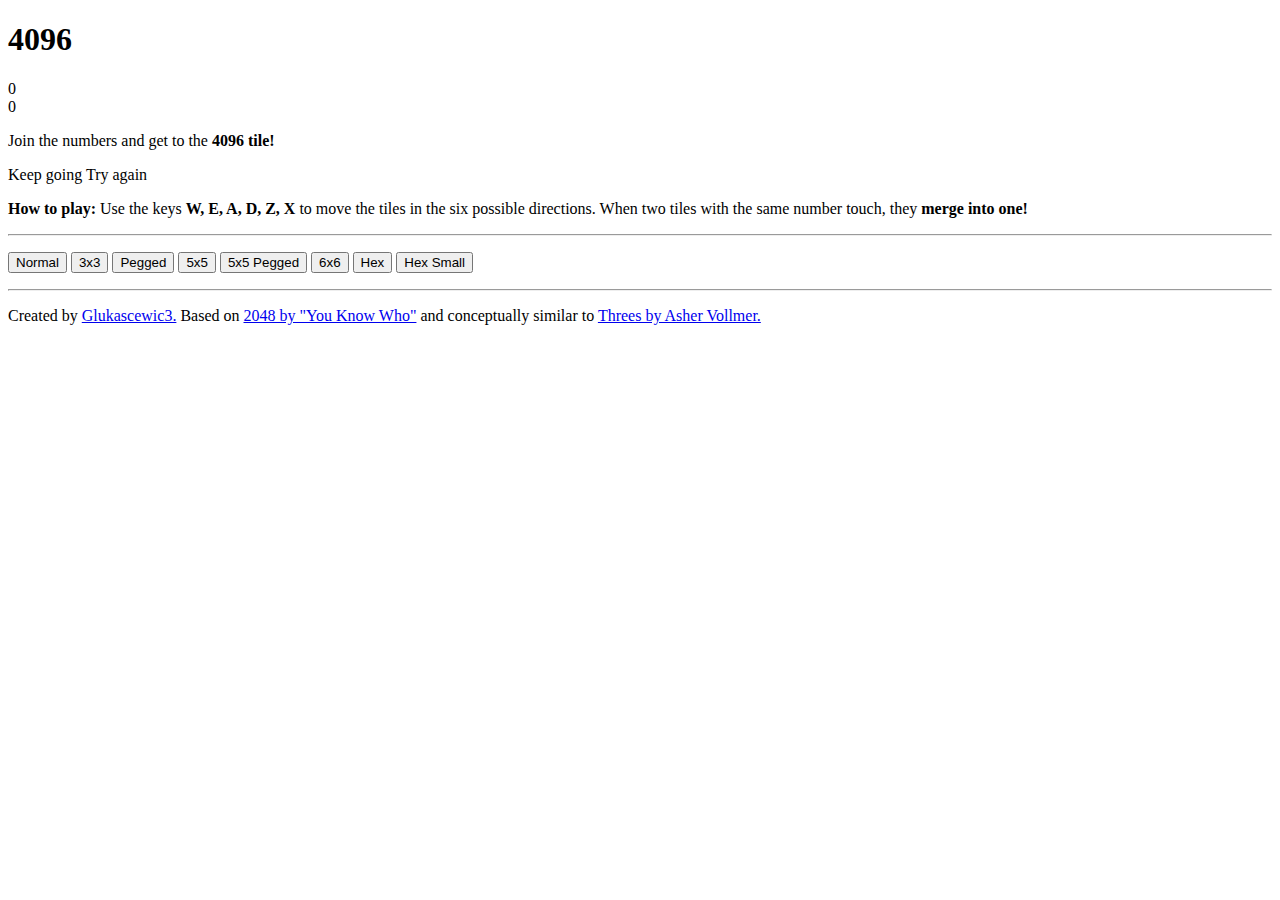
==== hex.html @ a4ef286d "Update" ====
<!DOCTYPE html>
<html>
<head>
  <meta charset="utf-8">
  <title>2048: 8 Modes</title>

  <link href="style/hex.css" rel="stylesheet" type="text/css">
  <link rel="shortcut icon" href="favicon.ico">
  <link rel="apple-touch-icon" href="meta/apple-touch-icon.png">
  <meta name="apple-mobile-web-app-capable" content="yes">

  <meta name="HandheldFriendly" content="True">
  <meta name="MobileOptimized" content="320">
  <meta name="viewport" content="width=device-width, target-densitydpi=160dpi, initial-scale=1.0, maximum-scale=1, user-scalable=no, minimal-ui">
</head>
<body>
  <div class="container">
    <div class="heading">
      <h1 class="title">4096</h1>
      <div class="scores-container">
        <div class="score-container">0</div>
        <div class="best-container">0</div>
      </div>
    </div>
    <p class="game-intro">Join the numbers and get to the <strong>4096 tile!</strong></p>

    <div class="game-container">
      <div class="game-message">
        <p></p>
        <div class="lower">
	        <a class="keep-playing-button">Keep going</a>
          <a class="retry-button">Try again</a>
        </div>
      </div>

      <div class="grid-container">
        <div class="grid-row">
          <div class="empty-cell"></div>
          <div class="empty-cell"></div>
          <div class="grid-cell"></div>
          <div class="grid-cell"></div>
          <div class="grid-cell"></div>
        </div>
        <div class="grid-row">
          <div class="empty-cell"></div>
          <div class="grid-cell"></div>
          <div class="grid-cell"></div>
          <div class="grid-cell"></div>
          <div class="grid-cell"></div>
        </div>
        <div class="grid-row">
          <div class="grid-cell"></div>
          <div class="grid-cell"></div>
          <div class="grid-cell"></div>
          <div class="grid-cell"></div>
          <div class="grid-cell"></div>
        </div>
        <div class="grid-row">
          <div class="empty-cell"></div>
          <div class="grid-cell"></div>
          <div class="grid-cell"></div>
          <div class="grid-cell"></div>
          <div class="grid-cell"></div>
        </div>
        <div class="grid-row">
          <div class="empty-cell"></div>
          <div class="empty-cell"></div>
          <div class="grid-cell"></div>
          <div class="grid-cell"></div>
          <div class="grid-cell"></div>
        </div>
      </div>

      <div class="tile-container">

      </div>
    </div>

    <p class="game-explanation">
      <strong class="important">How to play:</strong> Use the keys <strong>W, E, A, D, Z, X</strong> to move the tiles in the six possible directions. When two tiles with the same number touch, they <strong>merge into one!</strong>
    </p>
    <hr>
    <p>
      <button type="button" onclick="window.location.href='index.html';">Normal</button>
      <button type="button" onclick="window.location.href='size3.html';">3x3</button>
      <button type="button" onclick="window.location.href='pegged.html';">Pegged</button>
      <button type="button" onclick="window.location.href='size5.html';">5x5</button>
      <button type="button" onclick="window.location.href='size5-pegged.html';">5x5 Pegged</button>
      <button type="button" onclick="window.location.href='size6.html';">6x6</button>
      <button type="button" onclick="window.location.href='hex.html';">Hex</button>
      <button type="button" onclick="window.location.href='hex-small.html';">Hex Small</button>
    </p>
    <hr>
    <p>
    Created by <a href="http://glukascewic3.github.io" target="_blank">Glukascewic3.</a> Based on <a href="http://git.io/2048" target="_blank">2048 by "You Know Who"</a> and conceptually similar to <a href="http://asherv.com/threes/" target="_blank">Threes by Asher Vollmer.</a>
    </p>
  </div>

  <script src="js/animframe_polyfill.js"></script>
  <script src="js/keyboard_input_manager.js"></script>
  <script src="js/html_actuator.js"></script>
  <script src="js/grid.js"></script>
  <script src="js/tile.js"></script>
  <script src="js/local_score_manager.js"></script>
  <script src="js/game_manager_hex.js"></script>
  <script src="js/application_hex.js"></script>
</body>
</html>
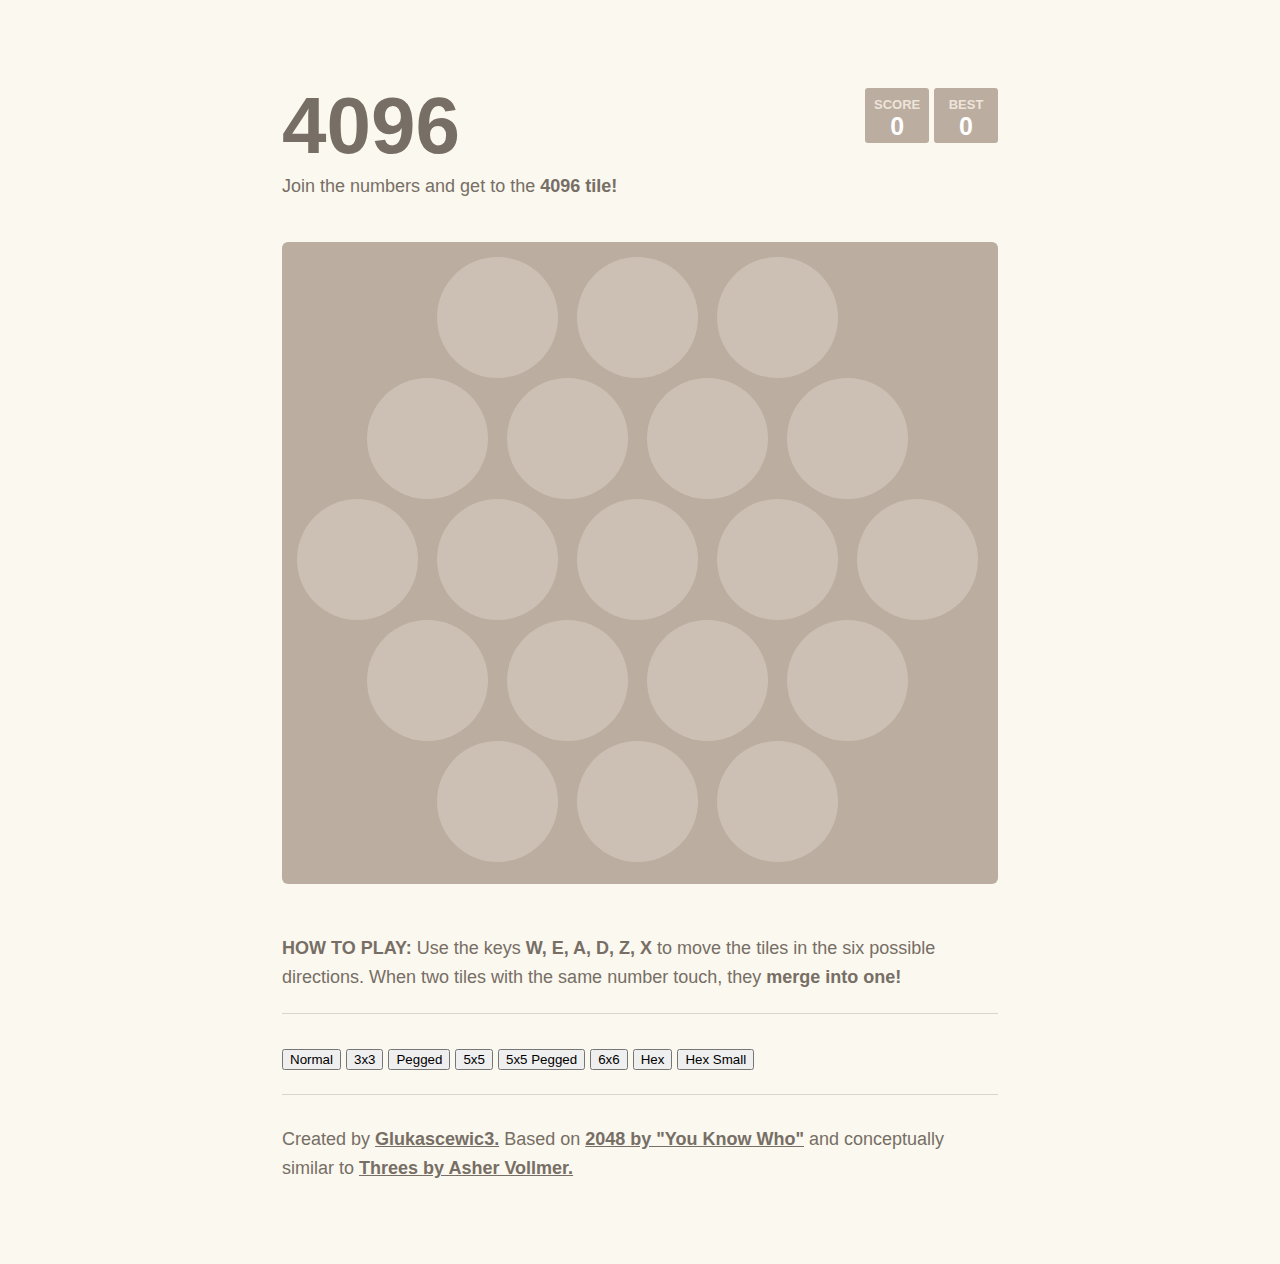
==== commit 6c9ba9da: "Update" ====
--- a/hex.html
+++ b/hex.html
@@ -101,7 +101,7 @@
   <script src="js/html_actuator.js"></script>
   <script src="js/grid.js"></script>
   <script src="js/tile.js"></script>
-  <script src="js/local_score_manager.js"></script>
+  <script src="js/local_storage_manager.js"></script>
   <script src="js/game_manager_hex.js"></script>
   <script src="js/application_hex.js"></script>
 </body>
--- a/style/hex.css
+++ b/style/hex.css
@@ -0,0 +1,1821 @@
+@import url(fonts/clear-sans.css);
+html, body {
+  margin: 0;
+  padding: 0;
+  background: #faf8ef;
+  color: #776e65;
+  font-family: "Clear Sans", "Helvetica Neue", Arial, sans-serif;
+  font-size: 18px; }
+
+body {
+  margin: 80px 0; }
+
+.heading:after {
+  content: "";
+  display: block;
+  clear: both; }
+
+h1.title {
+  font-size: 80px;
+  font-weight: bold;
+  margin: 0;
+  display: block;
+  float: left; }
+
+@-webkit-keyframes move-up {
+  0% {
+    top: 25px;
+    opacity: 1; }
+
+  100% {
+    top: -50px;
+    opacity: 0; } }
+
+@-moz-keyframes move-up {
+  0% {
+    top: 25px;
+    opacity: 1; }
+
+  100% {
+    top: -50px;
+    opacity: 0; } }
+
+@keyframes move-up {
+  0% {
+    top: 25px;
+    opacity: 1; }
+
+  100% {
+    top: -50px;
+    opacity: 0; } }
+
+.scores-container {
+  float: right;
+  text-align: right; }
+
+.score-container, .best-container {
+  position: relative;
+  display: inline-block;
+  background: #bbada0;
+  padding: 15px 25px;
+  font-size: 25px;
+  height: 25px;
+  line-height: 47px;
+  font-weight: bold;
+  border-radius: 3px;
+  color: white;
+  margin-top: 8px;
+  text-align: center; }
+  .score-container:after, .best-container:after {
+    position: absolute;
+    width: 100%;
+    top: 10px;
+    left: 0;
+    text-transform: uppercase;
+    font-size: 13px;
+    line-height: 13px;
+    text-align: center;
+    color: #eee4da; }
+  .score-container .score-addition, .best-container .score-addition {
+    position: absolute;
+    right: 30px;
+    color: red;
+    font-size: 25px;
+    line-height: 25px;
+    font-weight: bold;
+    color: rgba(119, 110, 101, 0.9);
+    z-index: 100;
+    -webkit-animation: move-up 600ms ease-in;
+    -moz-animation: move-up 600ms ease-in;
+    animation: move-up 600ms ease-in;
+    -webkit-animation-fill-mode: both;
+    -moz-animation-fill-mode: both;
+    animation-fill-mode: both; }
+
+.score-container:after {
+  content: "Score"; }
+
+.best-container:after {
+  content: "Best"; }
+
+p {
+  margin-top: 0;
+  margin-bottom: 10px;
+  line-height: 1.65; }
+
+a {
+  color: #776e65;
+  font-weight: bold;
+  text-decoration: underline;
+  cursor: pointer; }
+
+strong.important {
+  text-transform: uppercase; }
+
+hr {
+  border: none;
+  border-bottom: 1px solid #d8d4d0;
+  margin-top: 20px;
+  margin-bottom: 30px; }
+
+.container {
+  width: 716px;
+  margin: 0 auto; }
+
+@-webkit-keyframes fade-in {
+  0% {
+    opacity: 0; }
+
+  100% {
+    opacity: 1; } }
+
+@-moz-keyframes fade-in {
+  0% {
+    opacity: 0; }
+
+  100% {
+    opacity: 1; } }
+
+@keyframes fade-in {
+  0% {
+    opacity: 0; }
+
+  100% {
+    opacity: 1; } }
+
+.game-container {
+  margin-top: 40px;
+  position: relative;
+  padding: 15px;
+  cursor: default;
+  -webkit-touch-callout: none;
+  -webkit-user-select: none;
+  -moz-user-select: none;
+  background: #bbada0;
+  border-radius: 6px;
+  width: 716px;
+  height: 642px;
+  -ms-touch-action: none;
+  -webkit-box-sizing: border-box;
+  -moz-box-sizing: border-box;
+  box-sizing: border-box; }
+  .game-container .game-message {
+    display: none;
+    position: absolute;
+    top: 0;
+    right: 0;
+    bottom: 0;
+    left: 0;
+    background: rgba(238, 228, 218, 0.5);
+    z-index: 100;
+    text-align: center;
+    -webkit-animation: fade-in 800ms ease 1200ms;
+    -moz-animation: fade-in 800ms ease 1200ms;
+    animation: fade-in 800ms ease 1200ms;
+    -webkit-animation-fill-mode: both;
+    -moz-animation-fill-mode: both;
+    animation-fill-mode: both; }
+    .game-container .game-message p {
+      font-size: 60px;
+      font-weight: bold;
+      height: 60px;
+      line-height: 60px;
+      margin-top: 222px; }
+    .game-container .game-message .lower {
+      display: block;
+      margin-top: 59px; }
+    .game-container .game-message a {
+      display: inline-block;
+      background: #8f7a66;
+      border-radius: 3px;
+      padding: 0 20px;
+      text-decoration: none;
+      color: #f9f6f2;
+      height: 40px;
+      line-height: 42px;
+      margin-left: 9px; }
+      .game-container .game-message a.keep-playing-button {
+        display: none; }
+    .game-container .game-message.game-won {
+      background: rgba(237, 194, 46, 0.5);
+      color: #f9f6f2; }
+      .game-container .game-message.game-won a.keep-playing-button {
+        display: inline-block; }
+    .game-container .game-message.game-won, .game-container .game-message.game-over {
+      display: block; }
+
+.grid-container {
+  position: absolute;
+  z-index: 1; }
+
+.grid-row {
+  margin-bottom: 0px; }
+  .grid-row:last-child {
+    margin-bottom: 0; }
+  .grid-row:after {
+    content: "";
+    display: block;
+    clear: both; }
+
+.grid-cell {
+  width: 121px;
+  height: 121px;
+  margin-right: 19px;
+  float: left;
+  border-radius: 50%;
+  background: rgba(238, 228, 218, 0.35); }
+  .grid-cell:last-child {
+    margin-right: 19px; }
+
+.empty-cell {
+  width: 51px;
+  height: 121px;
+  float: left;
+  margin-right: 19px;
+  background: #bbada0; }
+  .empty-cell:last-child {
+    margin-right: 19px; }
+ 
+.tile-container {
+  position: absolute;
+  z-index: 3; }
+
+.tile, .tile .tile-inner {
+  border-radius: 50%;
+  width: 124px;
+  height: 124px;
+  line-height: 124px; }
+.tile.tile-position-1-1 {
+  -webkit-transform: translate(140px, 0px);
+  -moz-transform: translate(140px, 0px);
+  transform: translate(140px, 0px); }
+.tile.tile-position-1-2 {
+  -webkit-transform: translate(70px, 121px);
+  -moz-transform: translate(70px, 121px);
+  transform: translate(70px, 121px); }
+.tile.tile-position-1-3 {
+  -webkit-transform: translate(0px, 242px);
+  -moz-transform: translate(0px, 242px);
+  transform: translate(0px, 242px); }
+.tile.tile-position-2-1 {
+  -webkit-transform: translate(280px, 0px);
+  -moz-transform: translate(280px, 0px);
+  transform: translate(280px, 0px); }
+.tile.tile-position-2-2 {
+  -webkit-transform: translate(210px, 121px);
+  -moz-transform: translate(210px, 121px);
+  transform: translate(210px, 121px); }
+.tile.tile-position-2-3 {
+  -webkit-transform: translate(140px, 242px);
+  -moz-transform: translate(140px, 242px);
+  transform: translate(140px, 242px); }
+.tile.tile-position-2-4 {
+  -webkit-transform: translate(70px, 363px);
+  -moz-transform: translate(70px, 363px);
+  transform: translate(70px, 363px); }
+.tile.tile-position-3-1 {
+  -webkit-transform: translate(420px, 0px);
+  -moz-transform: translate(420px, 0px);
+  transform: translate(420px, 0px); }
+.tile.tile-position-3-2 {
+  -webkit-transform: translate(350px, 121px);
+  -moz-transform: translate(350px, 121px);
+  transform: translate(350px, 121px); }
+.tile.tile-position-3-3 {
+  -webkit-transform: translate(280px, 242px);
+  -moz-transform: translate(280px, 242px);
+  transform: translate(280px, 242px); }
+.tile.tile-position-3-4 {
+  -webkit-transform: translate(210px, 363px);
+  -moz-transform: translate(210px, 363px);
+  transform: translate(210px, 363px); }
+.tile.tile-position-3-5 {
+  -webkit-transform: translate(140px, 484px);
+  -moz-transform: translate(140px, 484px);
+  transform: translate(140px, 484px); }
+.tile.tile-position-4-2 {
+  -webkit-transform: translate(490px, 121px);
+  -moz-transform: translate(490px, 121px);
+  transform: translate(490px, 121px); }
+.tile.tile-position-4-3 {
+  -webkit-transform: translate(420px, 242px);
+  -moz-transform: translate(420px, 242px);
+  transform: translate(420px, 242px); }
+.tile.tile-position-4-4 {
+  -webkit-transform: translate(350px, 363px);
+  -moz-transform: translate(350px, 363px);
+  transform: translate(350px, 363px); }
+.tile.tile-position-4-5 {
+  -webkit-transform: translate(280px, 484px);
+  -moz-transform: translate(280px, 484px);
+  transform: translate(280px, 484px); } 
+.tile.tile-position-5-3 {
+  -webkit-transform: translate(560px, 242px);
+  -moz-transform: translate(560px, 242px);
+  transform: translate(560px, 242px); }
+.tile.tile-position-5-4 {
+  -webkit-transform: translate(490px, 363px);
+  -moz-transform: translate(490px, 363px);
+  transform: translate(490px, 363px); }
+.tile.tile-position-5-5 {
+  -webkit-transform: translate(420px, 484px);
+  -moz-transform: translate(420px, 484px);
+  transform: translate(420px, 484px); } 
+
+.tile {
+  position: absolute;
+  -webkit-transition: 100ms ease-in-out;
+  -moz-transition: 100ms ease-in-out;
+  transition: 100ms ease-in-out;
+  -webkit-transition-property: -webkit-transform;
+  -moz-transition-property: -moz-transform;
+  transition-property: transform; }
+  .tile .tile-inner {
+    border-radius: 50%;
+    background: #eee4da;
+    text-align: center;
+    font-weight: bold;
+    z-index: 10;
+    font-size: 55px; }
+  .tile.tile-1 .tile-inner {
+    background: #efe8ec;
+    box-shadow: 0 0 30px 10px rgba(243, 215, 116, 0), inset 0 0 0 1px rgba(255, 255, 255, 0); }
+  .tile.tile-2 .tile-inner {
+    background: #eee4da;
+    box-shadow: 0 0 30px 10px rgba(243, 215, 116, 0), inset 0 0 0 1px rgba(255, 255, 255, 0); }
+  .tile.tile-4 .tile-inner {
+    background: #ede0c8;
+    box-shadow: 0 0 30px 10px rgba(243, 215, 116, 0), inset 0 0 0 1px rgba(255, 255, 255, 0); }
+  .tile.tile-8 .tile-inner {
+    color: #f9f6f2;
+    background: #f2b179; }
+  .tile.tile-16 .tile-inner {
+    color: #f9f6f2;
+    background: #f59563; }
+  .tile.tile-32 .tile-inner {
+    color: #f9f6f2;
+    background: #f67c5f; }
+  .tile.tile-64 .tile-inner {
+    color: #f9f6f2;
+    background: #f65e3b; }
+  .tile.tile-128 .tile-inner {
+    color: #f9f6f2;
+    background: #edcf72;
+    box-shadow: 0 0 30px 10px rgba(243, 215, 116, 0.2381), inset 0 0 0 1px rgba(255, 255, 255, 0.14286);
+    font-size: 45px; }
+    @media screen and (max-width: 520px) {
+      .tile.tile-128 .tile-inner {
+        font-size: 25px; } }
+  .tile.tile-256 .tile-inner {
+    color: #f9f6f2;
+    background: #edcc61;
+    box-shadow: 0 0 30px 10px rgba(243, 215, 116, 0.31746), inset 0 0 0 1px rgba(255, 255, 255, 0.19048);
+    font-size: 45px; }
+    @media screen and (max-width: 520px) {
+      .tile.tile-256 .tile-inner {
+        font-size: 25px; } }
+  .tile.tile-512 .tile-inner {
+    color: #f9f6f2;
+    background: #edc850;
+    box-shadow: 0 0 30px 10px rgba(243, 215, 116, 0.39683), inset 0 0 0 1px rgba(255, 255, 255, 0.2381);
+    font-size: 45px; }
+    @media screen and (max-width: 520px) {
+      .tile.tile-512 .tile-inner {
+        font-size: 25px; } }
+  .tile.tile-1024 .tile-inner {
+    color: #f9f6f2;
+    background: #edc53f;
+    box-shadow: 0 0 30px 10px rgba(243, 215, 116, 0.47619), inset 0 0 0 1px rgba(255, 255, 255, 0.28571);
+    font-size: 35px; }
+    @media screen and (max-width: 520px) {
+      .tile.tile-1024 .tile-inner {
+        font-size: 15px; } }
+  .tile.tile-2048 .tile-inner {
+    color: #f9f6f2;
+    background: #edc22e;
+    box-shadow: 0 0 30px 10px rgba(243, 215, 116, 0.55556), inset 0 0 0 1px rgba(255, 255, 255, 0.33333);
+    font-size: 35px; }
+    @media screen and (max-width: 520px) {
+      .tile.tile-2048 .tile-inner {
+        font-size: 15px; } }
+  .tile.tile-4096 .tile-inner {
+    color: #f9f6f2;
+    background: #d1c916;
+    box-shadow: 0 0 30px 10px rgba(209, 201, 22, 0.66667), inset 0 0 0 1px rgba(255, 255, 255, 0.33333);
+    font-size: 35px; }
+    @media screen and (max-width: 520px) {
+      .tile.tile-4096 .tile-inner {
+        font-size: 15px; } }
+  .tile.tile-8192 .tile-inner {
+    color: #f9f6f2;
+    background: #9ddb31;
+    box-shadow: 0 0 30px 10px rgba(157, 219, 49, 0.77778), inset 0 0 0 1px rgba(255, 255, 255, 0.33333);
+    font-size: 35px; }
+    @media screen and (max-width: 520px) {
+      .tile.tile-8192 .tile-inner {
+        font-size: 15px; } }
+  .tile.tile-16384 .tile-inner {
+    color: #f9f6f2;
+    background: #77db1c;
+    box-shadow: 0 0 30px 10px rgba(119, 219, 28, 0.88889), inset 0 0 0 1px rgba(255, 255, 255, 0.33333);
+    font-size: 30px; }
+    @media screen and (max-width: 520px) {
+      .tile.tile-16384 .tile-inner {
+        font-size: 12px; } }
+  .tile.tile-32768 .tile-inner {
+    color: #f9f6f2;
+    background: #00ff00;
+    box-shadow: 0 0 30px 10px rgba(0, 255, 0, 0.99999), inset 0 0 0 1px rgba(255, 255, 255, 0.33333);
+    font-size: 30px; }
+    @media screen and (max-width: 520px) {
+      .tile.tile-32768 .tile-inner {
+        font-size: 12px; } }
+  .tile.tile-65536 .tile-inner {
+    color: #f9f6f2;
+    background: #00ff7f;
+    box-shadow: 0 0 30px 10px rgba(0, 255, 127, 1), inset 0 0 0 1px rgba(255, 255, 255, 0.33333);
+    font-size: 30px; }
+    @media screen and (max-width: 520px) {
+      .tile.tile-65536 .tile-inner {
+        font-size: 12px; } }
+  .tile.tile-131072 .tile-inner {
+    color: #f9f6f2;
+    background: #007fff;
+    box-shadow: 0 0 30px 10px #007fff, inset 0 0 0 1px rgba(255, 255, 255, 0.33333);
+    font-size: 25px; }
+    @media screen and (max-width: 520px) {
+      .tile.tile-131072 .tile-inner {
+        font-size: 10px; } }
+  .tile.tile-262144 .tile-inner {
+    color: #f9f6f2;
+    background: #1f5f7f;
+    box-shadow: 0 0 30px 10px #1f5f7f, inset 0 0 0 1px rgba(255, 255, 255, 0.33333);
+    font-size: 25px; }
+    @media screen and (max-width: 520px) {
+      .tile.tile-262144 .tile-inner {
+        font-size: 10px; } }
+  .tile.tile-524288 .tile-inner {
+    color: #f9f6f2;
+    background: #3f3f3f;
+    box-shadow: 0 0 30px 10px #3f3f3f, inset 0 0 0 1px rgba(255, 255, 255, 0.33333);
+    font-size: 25px; }
+    @media screen and (max-width: 520px) {
+      .tile.tile-524288 .tile-inner {
+        font-size: 10px; } }
+  .tile.tile-1048576 .tile-inner {
+    color: #f9f6f2;
+    background: #5c5c5c;
+    box-shadow: 0 0 30px 10px #5c5c5c, inset 0 0 0 1px rgba(255, 255, 255, 0.33333);
+    font-size: 21px; }
+    @media screen and (max-width: 520px) {
+      .tile.tile-1048576 .tile-inner {
+        font-size: 8px; } }
+  .tile.tile-2097152 .tile-inner {
+    color: #f9f6f2;
+    background: #bf9f7f;
+    box-shadow: 0 0 30px 10px #bf9f7f, inset 0 0 0 1px rgba(255, 255, 255, 0.33333);
+    font-size: 21px; }
+    @media screen and (max-width: 520px) {
+      .tile.tile-2097152 .tile-inner {
+        font-size: 8px; } }
+  .tile.tile-4194304 .tile-inner {
+    color: #f9f6f2;
+    background: #bfbf7f;
+    box-shadow: 0 0 30px 10px #bfbf7f, inset 0 0 0 1px rgba(255, 255, 255, 0.33333);
+    font-size: 21px; }
+    @media screen and (max-width: 520px) {
+      .tile.tile-4194304 .tile-inner {
+        font-size: 8px; } }
+  .tile.tile-8388608 .tile-inner {
+    color: #f9f6f2;
+    background: #bfbfbf;
+    box-shadow: 0 0 30px 10px #bfbfbf, inset 0 0 0 1px rgba(255, 255, 255, 0.33333);
+    font-size: 21px; }
+    @media screen and (max-width: 520px) {
+      .tile.tile-8388608 .tile-inner {
+        font-size: 8px; } }
+  .tile.tile-16777216 .tile-inner {
+    color: #f9f6f2;
+    background: #9797bf;
+    box-shadow: 0 0 30px 10px #9797bf, inset 0 0 0 1px rgba(255, 255, 255, 0.33333);
+    font-size: 18px; }
+    @media screen and (max-width: 520px) {
+      .tile.tile-16777216 .tile-inner {
+        font-size: 7px; } }
+  .tile.tile-33554432 .tile-inner {
+    color: #f9f6f2;
+    background: #7f7fbf;
+    box-shadow: 0 0 30px 10px #7f7fbf, inset 0 0 0 1px rgba(255, 255, 255, 0.33333);
+    font-size: 18px; }
+    @media screen and (max-width: 520px) {
+      .tile.tile-33554432 .tile-inner {
+        font-size: 7px; } }
+  .tile.tile-67108864 .tile-inner {
+    color: #f9f6f2;
+    background: #00007f;
+    box-shadow: 0 0 30px 10px #00007f, inset 0 0 0 1px rgba(255, 255, 255, 0.33333);
+    font-size: 18px; }
+    @media screen and (max-width: 520px) {
+      .tile.tile-67108864 .tile-inner {
+        font-size: 7px; } }
+  .tile.tile-134217728 .tile-inner {
+    color: #f9f6f2;
+    background: #0000bf;
+    box-shadow: 0 0 30px 10px #0000bf, inset 0 0 0 1px rgba(255, 255, 255, 0.33333);
+    font-size: 16px; }
+    @media screen and (max-width: 520px) {
+      .tile.tile-134217728 .tile-inner {
+        font-size: 7px; } }
+  .tile.tile-268435456 .tile-inner {
+    color: #f9f6f2;
+    background: #0000e6;
+    box-shadow: 0 0 30px 10px #0000e6, inset 0 0 0 1px rgba(255, 255, 255, 0.33333);
+    font-size: 16px; }
+    @media screen and (max-width: 520px) {
+      .tile.tile-268435456 .tile-inner {
+        font-size: 7px; } } 
+  .tile.tile-536870912 .tile-inner {
+    color: #f9f6f2;
+    background: #cc00cc;
+    box-shadow: 0 0 30px 10px #cc00cc, inset 0 0 0 1px rgba(255, 255, 255, 0.33333);
+    font-size: 16px; }
+    @media screen and (max-width: 520px) {
+      .tile.tile-536870912 .tile-inner {
+        font-size: 7px; } } 
+  .tile.tile-1073741824 .tile-inner {
+    color: #f9f6f2;
+    background: #7f007f;
+    background-image:
+      -moz-linear-gradient(45deg, #990099 25%, transparent 25%),
+      -moz-linear-gradient(-45deg, #990099 25%, transparent 25%),
+      -moz-linear-gradient(45deg, transparent 75%, #990099 75%),
+      -moz-linear-gradient(-45deg, transparent 75%, #990099 75%);
+    background-image:
+      -webkit-gradient(linear, 0 100%, 100% 0, color-stop(.25, #990099), color-stop(.25, transparent)),
+      -webkit-gradient(linear, 0 0, 100% 100%, color-stop(.25, #990099), color-stop(.25, transparent)),
+      -webkit-gradient(linear, 0 100%, 100% 0, color-stop(.75, transparent), color-stop(.75, #990099)),
+      -webkit-gradient(linear, 0 0, 100% 100%, color-stop(.75, transparent), color-stop(.75, #990099));
+
+    -moz-background-size:107px 107px;
+    background-size:107px 107px;
+    -webkit-background-size:107px 107px; /* override value for shitty webkit */
+    
+    background-position:0 0, 53.5px 0, 53.5px -53.5px, 0px 53.5px;
+    box-shadow: 0 0 30px 10px #7f007f, inset 0 0 0 1px rgba(255, 255, 255, 0.33333);
+    font-size: 15px; }
+    @media screen and (max-width: 520px) {
+      .tile.tile-1073741824 .tile-inner {
+        font-size: 7px; } } 
+  .tile.tile-2147483648 .tile-inner {
+    color: #f9f6f2;
+    background: #7f003f;
+    background-image:
+      -moz-linear-gradient(45deg, #99004c 25%, transparent 25%),
+      -moz-linear-gradient(-45deg, #99004c 25%, transparent 25%),
+      -moz-linear-gradient(45deg, transparent 75%, #99004c 75%),
+      -moz-linear-gradient(-45deg, transparent 75%, #99004c 75%);
+    background-image:
+      -webkit-gradient(linear, 0 100%, 100% 0, color-stop(.25, #99004c), color-stop(.25, transparent)),
+      -webkit-gradient(linear, 0 0, 100% 100%, color-stop(.25, #99004c), color-stop(.25, transparent)),
+      -webkit-gradient(linear, 0 100%, 100% 0, color-stop(.75, transparent), color-stop(.75, #99004c)),
+      -webkit-gradient(linear, 0 0, 100% 100%, color-stop(.75, transparent), color-stop(.75, #99004c));
+
+    -moz-background-size:107px 107px;
+    background-size:107px 107px;
+    -webkit-background-size:107px 107px; /* override value for shitty webkit */
+    
+    background-position:0 0, 53.5px 0, 53.5px -53.5px, 0px 53.5px;
+    box-shadow: 0 0 30px 10px #7f003f, inset 0 0 0 1px rgba(255, 255, 255, 0.33333);
+    font-size: 15px; }
+    @media screen and (max-width: 520px) {
+      .tile.tile-2147483648 .tile-inner {
+        font-size: 7px; } } 
+  .tile.tile-4294967296 .tile-inner {
+    color: #f9f6f2;
+    background: #7f0000;
+    background-image:
+      -moz-linear-gradient(45deg, #990000 25%, transparent 25%),
+      -moz-linear-gradient(-45deg, #990000 25%, transparent 25%),
+      -moz-linear-gradient(45deg, transparent 75%, #990000 75%),
+      -moz-linear-gradient(-45deg, transparent 75%, #990000 75%);
+    background-image:
+      -webkit-gradient(linear, 0 100%, 100% 0, color-stop(.25, #990000), color-stop(.25, transparent)),
+      -webkit-gradient(linear, 0 0, 100% 100%, color-stop(.25, #990000), color-stop(.25, transparent)),
+      -webkit-gradient(linear, 0 100%, 100% 0, color-stop(.75, transparent), color-stop(.75, #990000)),
+      -webkit-gradient(linear, 0 0, 100% 100%, color-stop(.75, transparent), color-stop(.75, #990000));
+
+    -moz-background-size:107px 107px;
+    background-size:107px 107px;
+    -webkit-background-size:107px 107px; /* override value for shitty webkit */
+    
+    background-position:0 0, 53.5px 0, 53.5px -53.5px, 0px 53.5px;
+    box-shadow: 0 0 30px 10px #7f0000, inset 0 0 0 1px rgba(255, 255, 255, 0.33333);
+    font-size: 15px; }
+    @media screen and (max-width: 520px) {
+      .tile.tile-4294967296 .tile-inner {
+        font-size: 7px; } } 
+  .tile.tile-8589934592 .tile-inner {
+    color: #f9f6f2;
+    background: #be2828;
+    background-image:
+      -moz-linear-gradient(45deg, #d32c2c 25%, transparent 25%),
+      -moz-linear-gradient(-45deg, #d32c2c 25%, transparent 25%),
+      -moz-linear-gradient(45deg, transparent 75%, #d32c2c 75%),
+      -moz-linear-gradient(-45deg, transparent 75%, #d32c2c 75%);
+    background-image:
+      -webkit-gradient(linear, 0 100%, 100% 0, color-stop(.25, #d32c2c), color-stop(.25, transparent)),
+      -webkit-gradient(linear, 0 0, 100% 100%, color-stop(.25, #d32c2c), color-stop(.25, transparent)),
+      -webkit-gradient(linear, 0 100%, 100% 0, color-stop(.75, transparent), color-stop(.75, #d32c2c)),
+      -webkit-gradient(linear, 0 0, 100% 100%, color-stop(.75, transparent), color-stop(.75, #d32c2c));
+
+    -moz-background-size:107px 107px;
+    background-size:107px 107px;
+    -webkit-background-size:107px 107px; /* override value for shitty webkit */
+    
+    background-position:0 0, 53.5px 0, 53.5px -53.5px, 0px 53.5px;
+    box-shadow: 0 0 30px 10px #be2828, inset 0 0 0 1px rgba(255, 255, 255, 0.33333);
+    font-size: 15px; }
+    @media screen and (max-width: 520px) {
+      .tile.tile-8589934592 .tile-inner {
+        font-size: 7px; } } 
+  .tile.tile-17179869184 .tile-inner {
+    color: #f9f6f2;
+    background: #be4d28;
+    background-image:
+      -moz-linear-gradient(45deg, #d3552c 25%, transparent 25%),
+      -moz-linear-gradient(-45deg, #d3552c 25%, transparent 25%),
+      -moz-linear-gradient(45deg, transparent 75%, #d3552c 75%),
+      -moz-linear-gradient(-45deg, transparent 75%, #d3552c 75%);
+    background-image:
+      -webkit-gradient(linear, 0 100%, 100% 0, color-stop(.25, #d3552c), color-stop(.25, transparent)),
+      -webkit-gradient(linear, 0 0, 100% 100%, color-stop(.25, #d3552c), color-stop(.25, transparent)),
+      -webkit-gradient(linear, 0 100%, 100% 0, color-stop(.75, transparent), color-stop(.75, #d3552c)),
+      -webkit-gradient(linear, 0 0, 100% 100%, color-stop(.75, transparent), color-stop(.75, #d3552c));
+
+    -moz-background-size:107px 107px;
+    background-size:107px 107px;
+    -webkit-background-size:107px 107px; /* override value for shitty webkit */
+    
+    background-position:0 0, 53.5px 0, 53.5px -53.5px, 0px 53.5px;
+    box-shadow: 0 0 30px 10px #be4d28, inset 0 0 0 1px rgba(255, 255, 255, 0.33333);
+    font-size: 15px; }
+    @media screen and (max-width: 520px) {
+      .tile.tile-17179869184 .tile-inner {
+        font-size: 7px; } } 
+  .tile.tile-34359738368 .tile-inner {
+    color: #f9f6f2;
+    background: #be7328;
+    background-image:
+      -moz-linear-gradient(45deg, #d3802c 25%, transparent 25%),
+      -moz-linear-gradient(-45deg, #d3802c 25%, transparent 25%),
+      -moz-linear-gradient(45deg, transparent 75%, #d3802c 75%),
+      -moz-linear-gradient(-45deg, transparent 75%, #d3802c 75%);
+    background-image:
+      -webkit-gradient(linear, 0 100%, 100% 0, color-stop(.25, #d3802c), color-stop(.25, transparent)),
+      -webkit-gradient(linear, 0 0, 100% 100%, color-stop(.25, #d3802c), color-stop(.25, transparent)),
+      -webkit-gradient(linear, 0 100%, 100% 0, color-stop(.75, transparent), color-stop(.75, #d3802c)),
+      -webkit-gradient(linear, 0 0, 100% 100%, color-stop(.75, transparent), color-stop(.75, #d3802c));
+
+    -moz-background-size:107px 107px;
+    background-size:107px 107px;
+    -webkit-background-size:107px 107px; /* override value for shitty webkit */
+    
+    background-position:0 0, 53.5px 0, 53.5px -53.5px, 0px 53.5px;
+    box-shadow: 0 0 30px 10px #be7328, inset 0 0 0 1px rgba(255, 255, 255, 0.33333);
+    font-size: 15px; }
+    @media screen and (max-width: 520px) {
+      .tile.tile-34359738368 .tile-inner {
+        font-size: 7px; } } 
+  .tile.tile-68719476736 .tile-inner {
+    color: #f9f6f2;
+    background: #bebe28;
+    background-image:
+      -moz-linear-gradient(45deg, #d3d32c 25%, transparent 25%),
+      -moz-linear-gradient(-45deg, #d3d32c 25%, transparent 25%),
+      -moz-linear-gradient(45deg, transparent 75%, #d3d32c 75%),
+      -moz-linear-gradient(-45deg, transparent 75%, #d3d32c 75%);
+    background-image:
+      -webkit-gradient(linear, 0 100%, 100% 0, color-stop(.25, #d3d32c), color-stop(.25, transparent)),
+      -webkit-gradient(linear, 0 0, 100% 100%, color-stop(.25, #d3d32c), color-stop(.25, transparent)),
+      -webkit-gradient(linear, 0 100%, 100% 0, color-stop(.75, transparent), color-stop(.75, #d3d32c)),
+      -webkit-gradient(linear, 0 0, 100% 100%, color-stop(.75, transparent), color-stop(.75, #d3d32c));
+
+    -moz-background-size:107px 107px;
+    background-size:107px 107px;
+    -webkit-background-size:107px 107px; /* override value for shitty webkit */
+    
+    background-position:0 0, 53.5px 0, 53.5px -53.5px, 0px 53.5px;
+    box-shadow: 0 0 30px 10px #bebe28, inset 0 0 0 1px rgba(255, 255, 255, 0.33333);
+    font-size: 15px; }
+    @media screen and (max-width: 520px) {
+      .tile.tile-68719476736 .tile-inner {
+        font-size: 7px; } } 
+  .tile.tile-137438953472 .tile-inner {
+    color: #f9f6f2;
+    background: #73be28;
+    background-image:
+      -moz-linear-gradient(45deg, #80d32c 25%, transparent 25%),
+      -moz-linear-gradient(-45deg, #80d32c 25%, transparent 25%),
+      -moz-linear-gradient(45deg, transparent 75%, #80d32c 75%),
+      -moz-linear-gradient(-45deg, transparent 75%, #80d32c 75%);
+    background-image:
+      -webkit-gradient(linear, 0 100%, 100% 0, color-stop(.25, #80d32c), color-stop(.25, transparent)),
+      -webkit-gradient(linear, 0 0, 100% 100%, color-stop(.25, #80d32c), color-stop(.25, transparent)),
+      -webkit-gradient(linear, 0 100%, 100% 0, color-stop(.75, transparent), color-stop(.75, #80d32c)),
+      -webkit-gradient(linear, 0 0, 100% 100%, color-stop(.75, transparent), color-stop(.75, #80d32c));
+
+    -moz-background-size:107px 107px;
+    background-size:107px 107px;
+    -webkit-background-size:107px 107px; /* override value for shitty webkit */
+    
+    background-position:0 0, 53.5px 0, 53.5px -53.5px, 0px 53.5px;
+    box-shadow: 0 0 30px 10px #73be28, inset 0 0 0 1px rgba(255, 255, 255, 0.33333);
+    font-size: 14px; }
+    @media screen and (max-width: 520px) {
+      .tile.tile-137438953472 .tile-inner {
+        font-size: 7px; } }
+  .tile.tile-274877906944 .tile-inner {
+    color: #f9f6f2;
+    background: #2fc32f;
+    background-image:
+      -moz-linear-gradient(45deg, #32cd32 25%, transparent 25%),
+      -moz-linear-gradient(-45deg, #32cd32 25%, transparent 25%),
+      -moz-linear-gradient(45deg, transparent 75%, #32cd32 75%),
+      -moz-linear-gradient(-45deg, transparent 75%, #32cd32 75%);
+    background-image:
+      -webkit-gradient(linear, 0 100%, 100% 0, color-stop(.25, #32cd32), color-stop(.25, transparent)),
+      -webkit-gradient(linear, 0 0, 100% 100%, color-stop(.25, #32cd32), color-stop(.25, transparent)),
+      -webkit-gradient(linear, 0 100%, 100% 0, color-stop(.75, transparent), color-stop(.75, #32cd32)),
+      -webkit-gradient(linear, 0 0, 100% 100%, color-stop(.75, transparent), color-stop(.75, #32cd32));
+
+    -moz-background-size:107px 107px;
+    background-size:107px 107px;
+    -webkit-background-size:107px 107px; /* override value for shitty webkit */
+    
+    background-position:0 0, 53.5px 0, 53.5px -53.5px, 0px 53.5px;
+    box-shadow: 0 0 30px 10px #2fc32f, inset 0 0 0 1px rgba(255, 255, 255, 0.33333);
+	font-size: 14px; }
+    @media screen and (max-width: 520px) {
+      .tile.tile-274877906944 .tile-inner {
+        font-size: 7px; } }
+  .tile.tile-549755813888 .tile-inner {
+    color: #f9f6f2;
+    background: #2fc379;
+    background-image:
+      -moz-linear-gradient(45deg, #32cd80 25%, transparent 25%),
+      -moz-linear-gradient(-45deg, #32cd80 25%, transparent 25%),
+      -moz-linear-gradient(45deg, transparent 75%, #32cd80 75%),
+      -moz-linear-gradient(-45deg, transparent 75%, #32cd80 75%);
+    background-image:
+      -webkit-gradient(linear, 0 100%, 100% 0, color-stop(.25, #32cd80), color-stop(.25, transparent)),
+      -webkit-gradient(linear, 0 0, 100% 100%, color-stop(.25, #32cd80), color-stop(.25, transparent)),
+      -webkit-gradient(linear, 0 100%, 100% 0, color-stop(.75, transparent), color-stop(.75, #32cd80)),
+      -webkit-gradient(linear, 0 0, 100% 100%, color-stop(.75, transparent), color-stop(.75, #32cd80));
+
+    -moz-background-size:107px 107px;
+    background-size:107px 107px;
+    -webkit-background-size:107px 107px; /* override value for shitty webkit */
+    
+    background-position:0 0, 53.5px 0, 53.5px -53.5px, 0px 53.5px;
+    box-shadow: 0 0 30px 10px #2fc379, inset 0 0 0 1px rgba(255, 255, 255, 0.33333);
+	font-size: 14px; }
+    @media screen and (max-width: 520px) {
+      .tile.tile-549755813888 .tile-inner {
+        font-size: 7px; } }
+  .tile.tile-1099511627776 .tile-inner {
+    color: #f9f6f2;
+    background: #2fc3c3;
+    background-image:
+      -moz-linear-gradient(45deg, #32cdcd 25%, transparent 25%),
+      -moz-linear-gradient(-45deg, #32cdcd 25%, transparent 25%),
+      -moz-linear-gradient(45deg, transparent 75%, #32cdcd 75%),
+      -moz-linear-gradient(-45deg, transparent 75%, #32cdcd 75%);
+    background-image:
+      -webkit-gradient(linear, 0 100%, 100% 0, color-stop(.25, #32cdcd), color-stop(.25, transparent)),
+      -webkit-gradient(linear, 0 0, 100% 100%, color-stop(.25, #32cdcd), color-stop(.25, transparent)),
+      -webkit-gradient(linear, 0 100%, 100% 0, color-stop(.75, transparent), color-stop(.75, #32cdcd)),
+      -webkit-gradient(linear, 0 0, 100% 100%, color-stop(.75, transparent), color-stop(.75, #32cdcd));
+
+    -moz-background-size:107px 107px;
+    background-size:107px 107px;
+    -webkit-background-size:107px 107px; /* override value for shitty webkit */
+    
+    background-position:0 0, 53.5px 0, 53.5px -53.5px, 0px 53.5px;
+    box-shadow: 0 0 30px 10px #2fc3c3, inset 0 0 0 1px rgba(255, 255, 255, 0.33333);
+	font-size: 14px; }
+    @media screen and (max-width: 520px) {
+      .tile.tile-1099511627776 .tile-inner {
+        font-size: 6px; } }
+  .tile.tile-2199023255552 .tile-inner {
+    color: #f9f6f2;
+    background: #2f79c3;
+    background-image:
+      -moz-linear-gradient(45deg, #327fcd 25%, transparent 25%),
+      -moz-linear-gradient(-45deg, #327fcd 25%, transparent 25%),
+      -moz-linear-gradient(45deg, transparent 75%, #327fcd 75%),
+      -moz-linear-gradient(-45deg, transparent 75%, #327fcd 75%);
+    background-image:
+      -webkit-gradient(linear, 0 100%, 100% 0, color-stop(.25, #327fcd), color-stop(.25, transparent)),
+      -webkit-gradient(linear, 0 0, 100% 100%, color-stop(.25, #327fcd), color-stop(.25, transparent)),
+      -webkit-gradient(linear, 0 100%, 100% 0, color-stop(.75, transparent), color-stop(.75, #327fcd)),
+      -webkit-gradient(linear, 0 0, 100% 100%, color-stop(.75, transparent), color-stop(.75, #327fcd));
+
+    -moz-background-size:107px 107px;
+    background-size:107px 107px;
+    -webkit-background-size:107px 107px; /* override value for shitty webkit */
+    
+    background-position:0 0, 53.5px 0, 53.5px -53.5px, 0px 53.5px;
+    box-shadow: 0 0 30px 10px #2f79c3, inset 0 0 0 1px rgba(255, 255, 255, 0.33333);
+	font-size: 14px; }
+    @media screen and (max-width: 520px) {
+      .tile.tile-2199023255552 .tile-inner {
+        font-size: 6px; } }
+  .tile.tile-4398046511104 .tile-inner {
+    color: #f9f6f2;
+    background: #003f7f;
+    background-image:
+      -moz-linear-gradient(45deg, #004c99 25%, transparent 25%),
+      -moz-linear-gradient(-45deg, #004c99 25%, transparent 25%),
+      -moz-linear-gradient(45deg, transparent 75%, #004c99 75%),
+      -moz-linear-gradient(-45deg, transparent 75%, #004c99 75%);
+    background-image:
+      -webkit-gradient(linear, 0 100%, 100% 0, color-stop(.25, #004c99), color-stop(.25, transparent)),
+      -webkit-gradient(linear, 0 0, 100% 100%, color-stop(.25, #004c99), color-stop(.25, transparent)),
+      -webkit-gradient(linear, 0 100%, 100% 0, color-stop(.75, transparent), color-stop(.75, #004c99)),
+      -webkit-gradient(linear, 0 0, 100% 100%, color-stop(.75, transparent), color-stop(.75, #004c99));
+
+    -moz-background-size:107px 107px;
+    background-size:107px 107px;
+    -webkit-background-size:107px 107px; /* override value for shitty webkit */
+    
+    background-position:0 0, 53.5px 0, 53.5px -53.5px, 0px 53.5px;
+    box-shadow: 0 0 30px 10px #003f7f, inset 0 0 0 1px rgba(255, 255, 255, 0.33333);
+	font-size: 14px; }
+    @media screen and (max-width: 520px) {
+      .tile.tile-4398046511104 .tile-inner {
+        font-size: 6px; } }
+  .tile.tile-8796093022208 .tile-inner {
+    color: #f9f6f2;
+    background: #1f3f7f;
+    background-image:
+      -moz-linear-gradient(45deg, #23478f 25%, transparent 25%),
+      -moz-linear-gradient(-45deg, #23478f 25%, transparent 25%),
+      -moz-linear-gradient(45deg, transparent 75%, #23478f 75%),
+      -moz-linear-gradient(-45deg, transparent 75%, #23478f 75%);
+    background-image:
+      -webkit-gradient(linear, 0 100%, 100% 0, color-stop(.25, #23478f), color-stop(.25, transparent)),
+      -webkit-gradient(linear, 0 0, 100% 100%, color-stop(.25, #23478f), color-stop(.25, transparent)),
+      -webkit-gradient(linear, 0 100%, 100% 0, color-stop(.75, transparent), color-stop(.75, #23478f)),
+      -webkit-gradient(linear, 0 0, 100% 100%, color-stop(.75, transparent), color-stop(.75, #23478f));
+
+    -moz-background-size:107px 107px;
+    background-size:107px 107px;
+    -webkit-background-size:107px 107px; /* override value for shitty webkit */
+    
+    background-position:0 0, 53.5px 0, 53.5px -53.5px, 0px 53.5px;
+    box-shadow: 0 0 30px 10px #1f3f7f, inset 0 0 0 1px rgba(255, 255, 255, 0.33333);
+	font-size: 14px; }
+    @media screen and (max-width: 520px) {
+      .tile.tile-8796093022208 .tile-inner {
+        font-size: 6px; } }
+  .tile.tile-17592186044416 .tile-inner {
+    color: #f9f6f2;
+    background: #3f5f7f;
+    background-image:
+      -moz-linear-gradient(45deg, #446688 25%, transparent 25%),
+      -moz-linear-gradient(-45deg, #446688 25%, transparent 25%),
+      -moz-linear-gradient(45deg, transparent 75%, #446688 75%),
+      -moz-linear-gradient(-45deg, transparent 75%, #446688 75%);
+    background-image:
+      -webkit-gradient(linear, 0 100%, 100% 0, color-stop(.25, #446688), color-stop(.25, transparent)),
+      -webkit-gradient(linear, 0 0, 100% 100%, color-stop(.25, #446688), color-stop(.25, transparent)),
+      -webkit-gradient(linear, 0 100%, 100% 0, color-stop(.75, transparent), color-stop(.75, #446688)),
+      -webkit-gradient(linear, 0 0, 100% 100%, color-stop(.75, transparent), color-stop(.75, #446688));
+
+    -moz-background-size:107px 107px;
+    background-size:107px 107px;
+    -webkit-background-size:107px 107px; /* override value for shitty webkit */
+    
+    background-position:0 0, 53.5px 0, 53.5px -53.5px, 0px 53.5px;
+    box-shadow: 0 0 30px 10px #3f5f7f, inset 0 0 0 1px rgba(255, 255, 255, 0.33333);
+    font-size: 13px; }
+    @media screen and (max-width: 520px) {
+      .tile.tile-17592186044416 .tile-inner {
+        font-size: 5px; } }
+  .tile.tile-35184372088832 .tile-inner {
+    color: #f9f6f2;
+    background: #293ea3;
+    background-image:
+      -moz-linear-gradient(45deg, #2e46b7 25%, transparent 25%),
+      -moz-linear-gradient(-45deg, #2e46b7 25%, transparent 25%),
+      -moz-linear-gradient(45deg, transparent 75%, #2e46b7 75%),
+      -moz-linear-gradient(-45deg, transparent 75%, #2e46b7 75%);
+    background-image:
+      -webkit-gradient(linear, 0 100%, 100% 0, color-stop(.25, #2e46b7), color-stop(.25, transparent)),
+      -webkit-gradient(linear, 0 0, 100% 100%, color-stop(.25, #2e46b7), color-stop(.25, transparent)),
+      -webkit-gradient(linear, 0 100%, 100% 0, color-stop(.75, transparent), color-stop(.75, #2e46b7)),
+      -webkit-gradient(linear, 0 0, 100% 100%, color-stop(.75, transparent), color-stop(.75, #2e46b7));
+
+    -moz-background-size:107px 107px;
+    background-size:107px 107px;
+    -webkit-background-size:107px 107px; /* override value for shitty webkit */
+    
+    background-position:0 0, 53.5px 0, 53.5px -53.5px, 0px 53.5px;
+    box-shadow: 0 0 30px 10px #293ea3, inset 0 0 0 1px rgba(255, 255, 255, 0.33333);
+    font-size: 13px; }
+    @media screen and (max-width: 520px) {
+      .tile.tile-35184372088832 .tile-inner {
+        font-size: 5px; } }
+  .tile.tile-70368744177664 .tile-inner {
+    color: #f9f6f2;
+    background: #1621c2;
+    background-image:
+      -moz-linear-gradient(45deg, #1723ce 25%, transparent 25%),
+      -moz-linear-gradient(-45deg, #1723ce 25%, transparent 25%),
+      -moz-linear-gradient(45deg, transparent 75%, #1723ce 75%),
+      -moz-linear-gradient(-45deg, transparent 75%, #1723ce 75%);
+    background-image:
+      -webkit-gradient(linear, 0 100%, 100% 0, color-stop(.25, #1723ce), color-stop(.25, transparent)),
+      -webkit-gradient(linear, 0 0, 100% 100%, color-stop(.25, #1723ce), color-stop(.25, transparent)),
+      -webkit-gradient(linear, 0 100%, 100% 0, color-stop(.75, transparent), color-stop(.75, #1723ce)),
+      -webkit-gradient(linear, 0 0, 100% 100%, color-stop(.75, transparent), color-stop(.75, #1723ce));
+
+    -moz-background-size:107px 107px;
+    background-size:107px 107px;
+    -webkit-background-size:107px 107px; /* override value for shitty webkit */
+    
+    background-position:0 0, 53.5px 0, 53.5px -53.5px, 0px 53.5px;
+    box-shadow: 0 0 30px 10px #1621c2, inset 0 0 0 1px rgba(255, 255, 255, 0.33333);
+    font-size: 13px; }
+    @media screen and (max-width: 520px) {
+      .tile.tile-70368744177664 .tile-inner {
+        font-size: 5px; } }
+  .tile.tile-140737488355328 .tile-inner {
+    color: #f9f6f2;
+    background: #0000e6;
+    background-image:
+      -moz-linear-gradient(45deg, #0000cc 25%, transparent 25%),
+      -moz-linear-gradient(-45deg, #0000cc 25%, transparent 25%),
+      -moz-linear-gradient(45deg, transparent 75%, #0000cc 75%),
+      -moz-linear-gradient(-45deg, transparent 75%, #0000cc 75%);
+    background-image:
+      -webkit-gradient(linear, 0 100%, 100% 0, color-stop(.25, #0000cc), color-stop(.25, transparent)),
+      -webkit-gradient(linear, 0 0, 100% 100%, color-stop(.25, #0000cc), color-stop(.25, transparent)),
+      -webkit-gradient(linear, 0 100%, 100% 0, color-stop(.75, transparent), color-stop(.75, #0000cc)),
+      -webkit-gradient(linear, 0 0, 100% 100%, color-stop(.75, transparent), color-stop(.75, #0000cc));
+
+    -moz-background-size:107px 107px;
+    background-size:107px 107px;
+    -webkit-background-size:107px 107px; /* override value for shitty webkit */
+    
+    background-position:0 0, 53.5px 0, 53.5px -53.5px, 0px 53.5px;
+    box-shadow: 0 0 30px 10px #0000e6, inset 0 0 0 1px rgba(255, 255, 255, 0.33333);
+    font-size: 12px; }
+    @media screen and (max-width: 520px) {
+      .tile.tile-140737488355328 .tile-inner {
+        font-size: 5px; } }
+  .tile.tile-281474976710656 .tile-inner {
+    color: #f9f6f2;
+    background: #0000cc;
+    background-image:
+      -moz-linear-gradient(45deg, #0000b3 25%, transparent 25%),
+      -moz-linear-gradient(-45deg, #0000b3 25%, transparent 25%),
+      -moz-linear-gradient(45deg, transparent 75%, #0000b3 75%),
+      -moz-linear-gradient(-45deg, transparent 75%, #0000b3 75%);
+    background-image:
+      -webkit-gradient(linear, 0 100%, 100% 0, color-stop(.25, #0000b3), color-stop(.25, transparent)),
+      -webkit-gradient(linear, 0 0, 100% 100%, color-stop(.25, #0000b3), color-stop(.25, transparent)),
+      -webkit-gradient(linear, 0 100%, 100% 0, color-stop(.75, transparent), color-stop(.75, #0000b3)),
+      -webkit-gradient(linear, 0 0, 100% 100%, color-stop(.75, transparent), color-stop(.75, #0000b3));
+
+    -moz-background-size:107px 107px;
+    background-size:107px 107px;
+    -webkit-background-size:107px 107px; /* override value for shitty webkit */
+    
+    background-position:0 0, 53.5px 0, 53.5px -53.5px, 0px 53.5px;
+    box-shadow: 0 0 30px 10px #0000cc, inset 0 0 0 1px rgba(255, 255, 255, 0.33333);
+    font-size: 12px; }
+    @media screen and (max-width: 520px) {
+      .tile.tile-281474976710656 .tile-inner {
+        font-size: 5px; } }
+  .tile.tile-562949953421312 .tile-inner {
+    color: #f9f6f2;
+    background: #0000b2;
+    background-image:
+      -moz-linear-gradient(45deg, #000099 25%, transparent 25%),
+      -moz-linear-gradient(-45deg, #000099 25%, transparent 25%),
+      -moz-linear-gradient(45deg, transparent 75%, #000099 75%),
+      -moz-linear-gradient(-45deg, transparent 75%, #000099 75%);
+    background-image:
+      -webkit-gradient(linear, 0 100%, 100% 0, color-stop(.25, #000099), color-stop(.25, transparent)),
+      -webkit-gradient(linear, 0 0, 100% 100%, color-stop(.25, #000099), color-stop(.25, transparent)),
+      -webkit-gradient(linear, 0 100%, 100% 0, color-stop(.75, transparent), color-stop(.75, #000099)),
+      -webkit-gradient(linear, 0 0, 100% 100%, color-stop(.75, transparent), color-stop(.75, #000099));
+
+    -moz-background-size:107px 107px;
+    background-size:107px 107px;
+    -webkit-background-size:107px 107px; /* override value for shitty webkit */
+    
+    background-position:0 0, 53.5px 0, 53.5px -53.5px, 0px 53.5px;
+    box-shadow: 0 0 30px 10px #0000b2, inset 0 0 0 1px rgba(255, 255, 255, 0.33333);
+    font-size: 12px; }
+    @media screen and (max-width: 520px) {
+      .tile.tile-562949953421312 .tile-inner {
+        font-size: 5px; } }
+  .tile.tile-1125899906842624 .tile-inner {
+    color: #f9f6f2;
+    background: #000099;
+    background-image:
+      -moz-linear-gradient(45deg, #000080 25%, transparent 25%),
+      -moz-linear-gradient(-45deg, #000080 25%, transparent 25%),
+      -moz-linear-gradient(45deg, transparent 75%, #000080 75%),
+      -moz-linear-gradient(-45deg, transparent 75%, #000080 75%);
+    background-image:
+      -webkit-gradient(linear, 0 100%, 100% 0, color-stop(.25, #000080), color-stop(.25, transparent)),
+      -webkit-gradient(linear, 0 0, 100% 100%, color-stop(.25, #000080), color-stop(.25, transparent)),
+      -webkit-gradient(linear, 0 100%, 100% 0, color-stop(.75, transparent), color-stop(.75, #000080)),
+      -webkit-gradient(linear, 0 0, 100% 100%, color-stop(.75, transparent), color-stop(.75, #000080));
+
+    -moz-background-size:107px 107px;
+    background-size:107px 107px;
+    -webkit-background-size:107px 107px; /* override value for shitty webkit */
+    
+    background-position:0 0, 53.5px 0, 53.5px -53.5px, 0px 53.5px;
+    box-shadow: 0 0 30px 10px #000099, inset 0 0 0 1px rgba(255, 255, 255, 0.33333);
+    font-size: 11px; }
+    @media screen and (max-width: 520px) {
+      .tile.tile-1125899906842624 .tile-inner {
+        font-size: 5px; } }
+  .tile.tile-2251799813685248 .tile-inner {
+    color: #f9f6f2;
+    background: #000080;
+    background-image:
+      -moz-linear-gradient(45deg, #000066 25%, transparent 25%),
+      -moz-linear-gradient(-45deg, #000066 25%, transparent 25%),
+      -moz-linear-gradient(45deg, transparent 75%, #000066 75%),
+      -moz-linear-gradient(-45deg, transparent 75%, #000066 75%);
+    background-image:
+      -webkit-gradient(linear, 0 100%, 100% 0, color-stop(.25, #000066), color-stop(.25, transparent)),
+      -webkit-gradient(linear, 0 0, 100% 100%, color-stop(.25, #000066), color-stop(.25, transparent)),
+      -webkit-gradient(linear, 0 100%, 100% 0, color-stop(.75, transparent), color-stop(.75, #000066)),
+      -webkit-gradient(linear, 0 0, 100% 100%, color-stop(.75, transparent), color-stop(.75, #000066));
+
+    -moz-background-size:107px 107px;
+    background-size:107px 107px;
+    -webkit-background-size:107px 107px; /* override value for shitty webkit */
+    
+    background-position:0 0, 53.5px 0, 53.5px -53.5px, 0px 53.5px;
+    box-shadow: 0 0 30px 10px #000080, inset 0 0 0 1px rgba(255, 255, 255, 0.33333);
+    font-size: 11px; }
+    @media screen and (max-width: 520px) {
+      .tile.tile-2251799813685248 .tile-inner {
+        font-size: 5px; } }
+  .tile.tile-4503599627370496 .tile-inner {
+    color: #f9f6f2;
+    background: #000066;
+    background-image:
+      -moz-linear-gradient(45deg, #00004d 25%, transparent 25%),
+      -moz-linear-gradient(-45deg, #00004d 25%, transparent 25%),
+      -moz-linear-gradient(45deg, transparent 75%, #00004d 75%),
+      -moz-linear-gradient(-45deg, transparent 75%, #00004d 75%);
+    background-image:
+      -webkit-gradient(linear, 0 100%, 100% 0, color-stop(.25, #00004d), color-stop(.25, transparent)),
+      -webkit-gradient(linear, 0 0, 100% 100%, color-stop(.25, #00004d), color-stop(.25, transparent)),
+      -webkit-gradient(linear, 0 100%, 100% 0, color-stop(.75, transparent), color-stop(.75, #00004d)),
+      -webkit-gradient(linear, 0 0, 100% 100%, color-stop(.75, transparent), color-stop(.75, #00004d));
+
+    -moz-background-size:107px 107px;
+    background-size:107px 107px;
+    -webkit-background-size:107px 107px; /* override value for shitty webkit */
+    
+    background-position:0 0, 53.5px 0, 53.5px -53.5px, 0px 53.5px;
+    box-shadow: 0 0 30px 10px #000066, inset 0 0 0 1px rgba(255, 255, 255, 0.33333);
+    font-size: 11px; }
+    @media screen and (max-width: 520px) {
+      .tile.tile-4503599627370496 .tile-inner {
+        font-size: 5px; } }
+.tile.tile-9007199254740992 .tile-inner {
+    color: #f9f6f2;
+    background: #00004c;
+    background-image:
+      -moz-linear-gradient(45deg, #000033 25%, transparent 25%),
+      -moz-linear-gradient(-45deg, #000033 25%, transparent 25%),
+      -moz-linear-gradient(45deg, transparent 75%, #000033 75%),
+      -moz-linear-gradient(-45deg, transparent 75%, #000033 75%);
+    background-image:
+      -webkit-gradient(linear, 0 100%, 100% 0, color-stop(.25, #000033), color-stop(.25, transparent)),
+      -webkit-gradient(linear, 0 0, 100% 100%, color-stop(.25, #000033), color-stop(.25, transparent)),
+      -webkit-gradient(linear, 0 100%, 100% 0, color-stop(.75, transparent), color-stop(.75, #000033)),
+      -webkit-gradient(linear, 0 0, 100% 100%, color-stop(.75, transparent), color-stop(.75, #000033));
+
+    -moz-background-size:107px 107px;
+    background-size:107px 107px;
+    -webkit-background-size:107px 107px; /* override value for shitty webkit */
+    
+    background-position:0 0, 53.5px 0, 53.5px -53.5px, 0px 53.5px;
+    box-shadow: 0 0 30px 10px #00004c, inset 0 0 0 1px rgba(255, 255, 255, 0.33333);
+    font-size: 11px; }
+    @media screen and (max-width: 520px) {
+      .tile.tile-9007199254740992 .tile-inner {
+        font-size: 5px; } }
+   .tile.tile-18014398509481984 .tile-inner {
+    color: #f9f6f2;
+    background: #00002e;
+    background-image:
+      -moz-linear-gradient(45deg, #00001a 25%, transparent 25%),
+      -moz-linear-gradient(-45deg, #00001a 25%, transparent 25%),
+      -moz-linear-gradient(45deg, transparent 75%, #00001a 75%),
+      -moz-linear-gradient(-45deg, transparent 75%, #00001a 75%);
+    background-image:
+      -webkit-gradient(linear, 0 100%, 100% 0, color-stop(.25, #00001a), color-stop(.25, transparent)),
+      -webkit-gradient(linear, 0 0, 100% 100%, color-stop(.25, #00001a), color-stop(.25, transparent)),
+      -webkit-gradient(linear, 0 100%, 100% 0, color-stop(.75, transparent), color-stop(.75, #00001a)),
+      -webkit-gradient(linear, 0 0, 100% 100%, color-stop(.75, transparent), color-stop(.75, #00001a));
+
+    -moz-background-size:107px 107px;
+    background-size:107px 107px;
+    -webkit-background-size:107px 107px; /* override value for shitty webkit */
+    
+    background-position:0 0, 53.5px 0, 53.5px -53.5px, 0px 53.5px;
+    box-shadow: 0 0 30px 10px #00002e, inset 0 0 0 1px rgba(255, 255, 255, 0.33333);
+    font-size: 10px; }
+    @media screen and (max-width: 520px) {
+      .tile.tile-18014398509481984 .tile-inner {
+        font-size: 4px; } }
+  .tile.tile-36028797018963970 .tile-inner {
+    color: #f9f6f2;
+    background: black;
+    background-image:
+      -moz-linear-gradient(45deg, #00002e 25%, transparent 25%),
+      -moz-linear-gradient(-45deg, #00002e 25%, transparent 25%),
+      -moz-linear-gradient(45deg, transparent 75%, #00002e 75%),
+      -moz-linear-gradient(-45deg, transparent 75%, #00002e 75%);
+    background-image:
+      -webkit-gradient(linear, 0 100%, 100% 0, color-stop(.25, #00002e), color-stop(.25, transparent)),
+      -webkit-gradient(linear, 0 0, 100% 100%, color-stop(.25, #00002e), color-stop(.25, transparent)),
+      -webkit-gradient(linear, 0 100%, 100% 0, color-stop(.75, transparent), color-stop(.75, #00002e)),
+      -webkit-gradient(linear, 0 0, 100% 100%, color-stop(.75, transparent), color-stop(.75, #00002e));
+
+    -moz-background-size:107px 107px;
+    background-size:107px 107px;
+    -webkit-background-size:107px 107px; /* override value for shitty webkit */
+    
+    background-position:0 0, 53.5px 0, 53.5px -53.5px, 0px 53.5px;
+    box-shadow: 0 0 30px 10px black, inset 0 0 0 1px rgba(255, 255, 255, 0.33333);
+    font-size: 10px; }
+    @media screen and (max-width: 520px) {
+      .tile.tile-36028797018963970 .tile-inner {
+        font-size: 4px; } }
+  .tile.tile-72057594037927940 .tile-inner {
+    color: #f9f6f2;
+    background: #2f2d2b;
+    background-image:
+      -moz-linear-gradient(45deg, #111b25 25%, transparent 25%),
+      -moz-linear-gradient(-45deg, #111b25 25%, transparent 25%),
+      -moz-linear-gradient(45deg, transparent 75%, #111b25 75%),
+      -moz-linear-gradient(-45deg, transparent 75%, #111b25 75%);
+    background-image:
+      -webkit-gradient(linear, 0 100%, 100% 0, color-stop(.25, #111b25), color-stop(.25, transparent)),
+      -webkit-gradient(linear, 0 0, 100% 100%, color-stop(.25, #111b25), color-stop(.25, transparent)),
+      -webkit-gradient(linear, 0 100%, 100% 0, color-stop(.75, transparent), color-stop(.75, #111b25)),
+      -webkit-gradient(linear, 0 0, 100% 100%, color-stop(.75, transparent), color-stop(.75, #111b25));
+
+    -moz-background-size:107px 107px;
+    background-size:107px 107px;
+    -webkit-background-size:107px 107px; /* override value for shitty webkit */
+    
+    background-position:0 0, 53.5px 0, 53.5px -53.5px, 0px 53.5px;
+    box-shadow: 0 0 30px 10px #2f2d2b, inset 0 0 0 1px rgba(255, 255, 255, 0.33333);
+    font-size: 10px; }
+    @media screen and (max-width: 520px) {
+      .tile.tile-72057594037927940 .tile-inner {
+        font-size: 4px; } }
+  .tile.tile-144115188075855870 .tile-inner {
+    color: #f9f6f2;
+    background: #423d2b;
+    background-image:
+      -moz-linear-gradient(45deg, #121f37 25%, transparent 25%),
+      -moz-linear-gradient(-45deg, #121f37 25%, transparent 25%),
+      -moz-linear-gradient(45deg, transparent 75%, #121f37 75%),
+      -moz-linear-gradient(-45deg, transparent 75%, #121f37 75%);
+    background-image:
+      -webkit-gradient(linear, 0 100%, 100% 0, color-stop(.25, #121f37), color-stop(.25, transparent)),
+      -webkit-gradient(linear, 0 0, 100% 100%, color-stop(.25, #121f37), color-stop(.25, transparent)),
+      -webkit-gradient(linear, 0 100%, 100% 0, color-stop(.75, transparent), color-stop(.75, #121f37)),
+      -webkit-gradient(linear, 0 0, 100% 100%, color-stop(.75, transparent), color-stop(.75, #121f37));
+
+    -moz-background-size:107px 107px;
+    background-size:107px 107px;
+    -webkit-background-size:107px 107px; /* override value for shitty webkit */
+    
+    background-position:0 0, 53.5px 0, 53.5px -53.5px, 0px 53.5px;
+    box-shadow: 0 0 30px 10px #423d2b, inset 0 0 0 1px rgba(255, 255, 255, 0.33333);
+    font-size: 9px; }
+    @media screen and (max-width: 520px) {
+      .tile.tile-144115188075855870 .tile-inner {
+        font-size: 4px; } }
+  .tile.tile-288230376151711740 .tile-inner {
+    color: #f9f6f2;
+    background: #ae6f3a;
+    background-image:
+      -moz-linear-gradient(45deg, #0d4e86 25%, transparent 25%),
+      -moz-linear-gradient(-45deg, #0d4e86 25%, transparent 25%),
+      -moz-linear-gradient(45deg, transparent 75%, #0d4e86 75%),
+      -moz-linear-gradient(-45deg, transparent 75%, #0d4e86 75%);
+    background-image:
+      -webkit-gradient(linear, 0 100%, 100% 0, color-stop(.25, #0d4e86), color-stop(.25, transparent)),
+      -webkit-gradient(linear, 0 0, 100% 100%, color-stop(.25, #0d4e86), color-stop(.25, transparent)),
+      -webkit-gradient(linear, 0 100%, 100% 0, color-stop(.75, transparent), color-stop(.75, #0d4e86)),
+      -webkit-gradient(linear, 0 0, 100% 100%, color-stop(.75, transparent), color-stop(.75, #0d4e86));
+
+    -moz-background-size:107px 107px;
+    background-size:107px 107px;
+    -webkit-background-size:107px 107px; /* override value for shitty webkit */
+    
+    background-position:0 0, 53.5px 0, 53.5px -53.5px, 0px 53.5px;
+    box-shadow: 0 0 30px 10px #ae6f3a, inset 0 0 0 1px rgba(255, 255, 255, 0.33333);
+	font-size: 9px; }
+    @media screen and (max-width: 520px) {
+      .tile.tile-288230376151711740 .tile-inner {
+        font-size: 4px; } }
+  .tile.tile-576460752303423500 .tile-inner {
+    color: #f9f6f2;
+    background: #b95b2c;
+    background-image:
+      -moz-linear-gradient(45deg, #0a6a9c 25%, transparent 25%),
+      -moz-linear-gradient(-45deg, #0a6a9c 25%, transparent 25%),
+      -moz-linear-gradient(45deg, transparent 75%, #0a6a9c 75%),
+      -moz-linear-gradient(-45deg, transparent 75%, #0a6a9c 75%);
+    background-image:
+      -webkit-gradient(linear, 0 100%, 100% 0, color-stop(.25, #0a6a9c), color-stop(.25, transparent)),
+      -webkit-gradient(linear, 0 0, 100% 100%, color-stop(.25, #0a6a9c), color-stop(.25, transparent)),
+      -webkit-gradient(linear, 0 100%, 100% 0, color-stop(.75, transparent), color-stop(.75, #0a6a9c)),
+      -webkit-gradient(linear, 0 0, 100% 100%, color-stop(.75, transparent), color-stop(.75, #0a6a9c));
+
+    -moz-background-size:107px 107px;
+    background-size:107px 107px;
+    -webkit-background-size:107px 107px; /* override value for shitty webkit */
+    
+    background-position:0 0, 53.5px 0, 53.5px -53.5px, 0px 53.5px;
+    box-shadow: 0 0 30px 10px #b95b2c, inset 0 0 0 1px rgba(255, 255, 255, 0.33333);
+	font-size: 9px; }
+    @media screen and (max-width: 520px) {
+      .tile.tile-576460752303423500 .tile-inner {
+        font-size: 4px; } }
+  .tile.tile-1152921504606847000 .tile-inner {
+    color: #f9f6f2;
+    background: #c34a2f;    
+    background-image:
+      -moz-linear-gradient(45deg, #0983a0 25%, transparent 25%),
+      -moz-linear-gradient(-45deg, #0983a0 25%, transparent 25%),
+      -moz-linear-gradient(45deg, transparent 75%, #0983a0 75%),
+      -moz-linear-gradient(-45deg, transparent 75%, #0983a0 75%);
+    background-image:
+      -webkit-gradient(linear, 0 100%, 100% 0, color-stop(.25, #0983a0), color-stop(.25, transparent)),
+      -webkit-gradient(linear, 0 0, 100% 100%, color-stop(.25, #0983a0), color-stop(.25, transparent)),
+      -webkit-gradient(linear, 0 100%, 100% 0, color-stop(.75, transparent), color-stop(.75, #0983a0)),
+      -webkit-gradient(linear, 0 0, 100% 100%, color-stop(.75, transparent), color-stop(.75, #0983a0));
+
+    -moz-background-size:107px 107px;
+    background-size:107px 107px;
+    -webkit-background-size:107px 107px; /* override value for shitty webkit */
+    
+    background-position:0 0, 53.5px 0, 53.5px -53.5px, 0px 53.5px;
+    box-shadow: 0 0 30px 10px #c34a2f, inset 0 0 0 1px rgba(255, 255, 255, 0.33333);
+	font-size: 9px; }
+    @media screen and (max-width: 520px) {
+      .tile.tile-1152921504606847000 .tile-inner {
+        font-size: 3px; } }
+  .tile.tile-2305843009213694000 .tile-inner {
+    color: #f9f6f2;
+    background: #cc3513;
+    background-image:
+      -moz-linear-gradient(45deg, #09a1c4 25%, transparent 25%),
+      -moz-linear-gradient(-45deg, #09a1c4 25%, transparent 25%),
+      -moz-linear-gradient(45deg, transparent 75%, #09a1c4 75%),
+      -moz-linear-gradient(-45deg, transparent 75%, #09a1c4 75%);
+    background-image:
+      -webkit-gradient(linear, 0 100%, 100% 0, color-stop(.25, #09a1c4), color-stop(.25, transparent)),
+      -webkit-gradient(linear, 0 0, 100% 100%, color-stop(.25, #09a1c4), color-stop(.25, transparent)),
+      -webkit-gradient(linear, 0 100%, 100% 0, color-stop(.75, transparent), color-stop(.75, #09a1c4)),
+      -webkit-gradient(linear, 0 0, 100% 100%, color-stop(.75, transparent), color-stop(.75, #09a1c4));
+
+    -moz-background-size:107px 107px;
+    background-size:107px 107px;
+    -webkit-background-size:107px 107px; /* override value for shitty webkit */
+    
+    background-position:0 0, 53.5px 0, 53.5px -53.5px, 0px 53.5px;
+    box-shadow: 0 0 30px 10px #cc3513, inset 0 0 0 1px rgba(255, 255, 255, 0.33333);
+	font-size: 9px; }
+    @media screen and (max-width: 520px) {
+      .tile.tile-2305843009213694000 .tile-inner {
+        font-size: 3px; } }
+  .tile.tile-4611686018427388000 .tile-inner {
+    color: #f9f6f2;
+    background: #a1862c;
+    background-image:
+      -moz-linear-gradient(45deg, #12308d 25%, transparent 25%),
+      -moz-linear-gradient(-45deg, #12308d 25%, transparent 25%),
+      -moz-linear-gradient(45deg, transparent 75%, #12308d 75%),
+      -moz-linear-gradient(-45deg, transparent 75%, #12308d 75%);
+    background-image:
+      -webkit-gradient(linear, 0 100%, 100% 0, color-stop(.25, #12308d), color-stop(.25, transparent)),
+      -webkit-gradient(linear, 0 0, 100% 100%, color-stop(.25, #12308d), color-stop(.25, transparent)),
+      -webkit-gradient(linear, 0 100%, 100% 0, color-stop(.75, transparent), color-stop(.75, #12308d)),
+      -webkit-gradient(linear, 0 0, 100% 100%, color-stop(.75, transparent), color-stop(.75, #12308d));
+
+    -moz-background-size:107px 107px;
+    background-size:107px 107px;
+    -webkit-background-size:107px 107px; /* override value for shitty webkit */
+    
+    background-position:0 0, 53.5px 0, 53.5px -53.5px, 0px 53.5px;
+    box-shadow: 0 0 30px 10px #a1862c, inset 0 0 0 1px rgba(255, 255, 255, 0.33333);
+    font-size: 9px; }
+    @media screen and (max-width: 520px) {
+      .tile.tile-4611686018427388000 .tile-inner {
+        font-size: 3px; } }
+  .tile.tile-9223372036854776000 .tile-inner {
+    color: #f9f6f2;
+    background: #bc9410;
+    background-image:
+      -moz-linear-gradient(45deg, #12339e 25%, transparent 25%),
+      -moz-linear-gradient(-45deg, #12339e 25%, transparent 25%),
+      -moz-linear-gradient(45deg, transparent 75%, #12339e 75%),
+      -moz-linear-gradient(-45deg, transparent 75%, #12339e 75%);
+    background-image:
+      -webkit-gradient(linear, 0 100%, 100% 0, color-stop(.25, #12339e), color-stop(.25, transparent)),
+      -webkit-gradient(linear, 0 0, 100% 100%, color-stop(.25, #12339e), color-stop(.25, transparent)),
+      -webkit-gradient(linear, 0 100%, 100% 0, color-stop(.75, transparent), color-stop(.75, #12339e)),
+      -webkit-gradient(linear, 0 0, 100% 100%, color-stop(.75, transparent), color-stop(.75, #12339e));
+
+    -moz-background-size:107px 107px;
+    background-size:107px 107px;
+    -webkit-background-size:107px 107px; /* override value for shitty webkit */
+    
+    background-position:0 0, 53.5px 0, 53.5px -53.5px, 0px 53.5px;
+    box-shadow: 0 0 30px 10px #bc9410, inset 0 0 0 1px rgba(255, 255, 255, 0.33333);
+    font-size: 9px; }
+    @media screen and (max-width: 520px) {
+      .tile.tile-9223372036854776000 .tile-inner {
+        font-size: 3px; } }
+  .tile.tile-18446744073709552000 .tile-inner {
+    color: #f9f6f2;
+    background: #c7a42d;
+    background-image:
+      -moz-linear-gradient(45deg, #1237af 25%, transparent 25%),
+      -moz-linear-gradient(-45deg, #1237af 25%, transparent 25%),
+      -moz-linear-gradient(45deg, transparent 75%, #1237af 75%),
+      -moz-linear-gradient(-45deg, transparent 75%, #1237af 75%);
+    background-image:
+      -webkit-gradient(linear, 0 100%, 100% 0, color-stop(.25, #1237af), color-stop(.25, transparent)),
+      -webkit-gradient(linear, 0 0, 100% 100%, color-stop(.25, #1237af), color-stop(.25, transparent)),
+      -webkit-gradient(linear, 0 100%, 100% 0, color-stop(.75, transparent), color-stop(.75, #1237af)),
+      -webkit-gradient(linear, 0 0, 100% 100%, color-stop(.75, transparent), color-stop(.75, #1237af));
+
+    -moz-background-size:107px 107px;
+    background-size:107px 107px;
+    -webkit-background-size:107px 107px; /* override value for shitty webkit */
+    
+    background-position:0 0, 53.5px 0, 53.5px -53.5px, 0px 53.5px;
+    box-shadow: 0 0 30px 10px #c7a42d, inset 0 0 0 1px rgba(255, 255, 255, 0.33333);
+    font-size: 8px; }
+    @media screen and (max-width: 520px) {
+      .tile.tile-18446744073709552000 .tile-inner {
+        font-size: 2px; } }
+  .tile.tile-36893488147419103000 .tile-inner {
+    color: #f9f6f2;
+    background: #dab32d;
+    background-image:
+      -moz-linear-gradient(45deg, #123ac0 25%, transparent 25%),
+      -moz-linear-gradient(-45deg, #123ac0 25%, transparent 25%),
+      -moz-linear-gradient(45deg, transparent 75%, #123ac0 75%),
+      -moz-linear-gradient(-45deg, transparent 75%, #123ac0 75%);
+    background-image:
+      -webkit-gradient(linear, 0 100%, 100% 0, color-stop(.25, #123ac0), color-stop(.25, transparent)),
+      -webkit-gradient(linear, 0 0, 100% 100%, color-stop(.25, #123ac0), color-stop(.25, transparent)),
+      -webkit-gradient(linear, 0 100%, 100% 0, color-stop(.75, transparent), color-stop(.75, #123ac0)),
+      -webkit-gradient(linear, 0 0, 100% 100%, color-stop(.75, transparent), color-stop(.75, #123ac0));
+
+    -moz-background-size:107px 107px;
+    background-size:107px 107px;
+    -webkit-background-size:107px 107px; /* override value for shitty webkit */
+    
+    background-position:0 0, 53.5px 0, 53.5px -53.5px, 0px 53.5px;
+    box-shadow: 0 0 30px 10px #dab32d, inset 0 0 0 1px rgba(255, 255, 255, 0.33333);
+    font-size: 8px; }
+    @media screen and (max-width: 520px) {
+      .tile.tile-36893488147419103000 .tile-inner {
+        font-size: 2px; } }
+  .tile.tile-73786976294838210000 .tile-inner {
+    color: #f9f6f2;
+    background: #ebb914;
+    background-image:
+      -moz-linear-gradient(45deg, #123dd1 25%, transparent 25%),
+      -moz-linear-gradient(-45deg, #123dd1 25%, transparent 25%),
+      -moz-linear-gradient(45deg, transparent 75%, #123dd1 75%),
+      -moz-linear-gradient(-45deg, transparent 75%, #123dd1 75%);
+    background-image:
+      -webkit-gradient(linear, 0 100%, 100% 0, color-stop(.25, #123dd1), color-stop(.25, transparent)),
+      -webkit-gradient(linear, 0 0, 100% 100%, color-stop(.25, #123dd1), color-stop(.25, transparent)),
+      -webkit-gradient(linear, 0 100%, 100% 0, color-stop(.75, transparent), color-stop(.75, #123dd1)),
+      -webkit-gradient(linear, 0 0, 100% 100%, color-stop(.75, transparent), color-stop(.75, #123dd1));
+
+    -moz-background-size:107px 107px;
+    background-size:107px 107px;
+    -webkit-background-size:107px 107px; /* override value for shitty webkit */
+    
+    background-position:0 0, 53.5px 0, 53.5px -53.5px, 0px 53.5px;
+    box-shadow: 0 0 30px 10px #ebb914, inset 0 0 0 1px rgba(255, 255, 255, 0.33333);
+    font-size: 8px; }
+    @media screen and (max-width: 520px) {
+      .tile.tile-73786976294838210000 .tile-inner {
+        font-size: 2px; } }
+  .tile.tile-147573952589676410000 .tile-inner {
+    color: #f9f6f2;
+    background: #d3a612;
+    background-image:
+      -moz-linear-gradient(45deg, #908b86 25%, transparent 25%),
+      -moz-linear-gradient(-45deg, #908b86 25%, transparent 25%),
+      -moz-linear-gradient(45deg, transparent 75%, #908b86 75%),
+      -moz-linear-gradient(-45deg, transparent 75%, #908b86 75%);
+    background-image:
+      -webkit-gradient(linear, 0 100%, 100% 0, color-stop(.25, #908b86), color-stop(.25, transparent)),
+      -webkit-gradient(linear, 0 0, 100% 100%, color-stop(.25, #908b86), color-stop(.25, transparent)),
+      -webkit-gradient(linear, 0 100%, 100% 0, color-stop(.75, transparent), color-stop(.75, #908b86)),
+      -webkit-gradient(linear, 0 0, 100% 100%, color-stop(.75, transparent), color-stop(.75, #908b86));
+
+    -moz-background-size:107px 107px;
+    background-size:107px 107px;
+    -webkit-background-size:107px 107px; /* override value for shitty webkit */
+    
+    background-position:0 0, 53.5px 0, 53.5px -53.5px, 0px 53.5px;
+    box-shadow: 0 0 30px 10px #d3a612, inset 0 0 0 1px rgba(255, 255, 255, 0.33333);
+    font-size: 7px; }
+    @media screen and (max-width: 520px) {
+      .tile.tile-147573952589676410000 .tile-inner {
+        font-size: 1px; } }
+  .tile.tile-295147905179352830000 .tile-inner {
+    color: #f9f6f2;
+    background: #bc9410;
+    background-image:
+      -moz-linear-gradient(45deg, #3c3a32 25%, transparent 25%),
+      -moz-linear-gradient(-45deg, #3c3a32 25%, transparent 25%),
+      -moz-linear-gradient(45deg, transparent 75%, #3c3a32 75%),
+      -moz-linear-gradient(-45deg, transparent 75%, #3c3a32 75%);
+    background-image:
+      -webkit-gradient(linear, 0 100%, 100% 0, color-stop(.25, #3c3a32), color-stop(.25, transparent)),
+      -webkit-gradient(linear, 0 0, 100% 100%, color-stop(.25, #3c3a32), color-stop(.25, transparent)),
+      -webkit-gradient(linear, 0 100%, 100% 0, color-stop(.75, transparent), color-stop(.75, #3c3a32)),
+      -webkit-gradient(linear, 0 0, 100% 100%, color-stop(.75, transparent), color-stop(.75, #3c3a32));
+
+    -moz-background-size:107px 107px;
+    background-size:107px 107px;
+    -webkit-background-size:107px 107px; /* override value for shitty webkit */
+    
+    background-position:0 0, 53.5px 0, 53.5px -53.5px, 0px 53.5px;
+    box-shadow: 0 0 30px 10px #bc9410, inset 0 0 0 1px rgba(255, 255, 255, 0.33333);
+    font-size: 7px; }
+    @media screen and (max-width: 520px) {
+      .tile.tile-295147905179352830000 .tile-inner {
+        font-size: 1px; } }
+  .tile.tile-590295810358705700000 .tile-inner {
+    color: #f9f6f2;
+    background: #a4810e;
+    background-image:
+      -moz-linear-gradient(45deg, #2f2f2f 25%, transparent 25%),
+      -moz-linear-gradient(-45deg, #2f2f2f 25%, transparent 25%),
+      -moz-linear-gradient(45deg, transparent 75%, #2f2f2f 75%),
+      -moz-linear-gradient(-45deg, transparent 75%, #2f2f2f 75%);
+    background-image:
+      -webkit-gradient(linear, 0 100%, 100% 0, color-stop(.25, #2f2f2f), color-stop(.25, transparent)),
+      -webkit-gradient(linear, 0 0, 100% 100%, color-stop(.25, #2f2f2f), color-stop(.25, transparent)),
+      -webkit-gradient(linear, 0 100%, 100% 0, color-stop(.75, transparent), color-stop(.75, #2f2f2f)),
+      -webkit-gradient(linear, 0 0, 100% 100%, color-stop(.75, transparent), color-stop(.75, #2f2f2f));
+
+    -moz-background-size:107px 107px;
+    background-size:107px 107px;
+    -webkit-background-size:107px 107px; /* override value for shitty webkit */
+    
+    background-position:0 0, 53.5px 0, 53.5px -53.5px, 0px 53.5px;
+    box-shadow: 0 0 30px 10px #a4810e, inset 0 0 0 1px rgba(255, 255, 255, 0.33333);
+    font-size: 7px; }
+  .tile.tile-x .tile-inner {
+    font-size: 1px; }
+    @media screen and (max-width: 520px) {
+      .tile.tile-590295810358705700000 .tile-inner {
+        font-size: 1px; } }
+  .tile.tile-0 .tile-inner {
+    color: #f9f6f2;
+    background: #111b25; }
+  .tile.tile-super .tile-inner {
+    color: #f9f6f2;
+    background: #3c3a32;
+    font-size: 30px; }
+    @media screen and (max-width: 520px) {
+      .tile.tile-super .tile-inner {
+        font-size: 10px; } }
+
+@-webkit-keyframes appear {
+  0% {
+    opacity: 0;
+    -webkit-transform: scale(0);
+    -moz-transform: scale(0);
+    transform: scale(0); }
+
+  100% {
+    opacity: 1;
+    -webkit-transform: scale(1);
+    -moz-transform: scale(1);
+    transform: scale(1); } }
+
+@-moz-keyframes appear {
+  0% {
+    opacity: 0;
+    -webkit-transform: scale(0);
+    -moz-transform: scale(0);
+    transform: scale(0); }
+
+  100% {
+    opacity: 1;
+    -webkit-transform: scale(1);
+    -moz-transform: scale(1);
+    transform: scale(1); } }
+
+@keyframes appear {
+  0% {
+    opacity: 0;
+    -webkit-transform: scale(0);
+    -moz-transform: scale(0);
+    transform: scale(0); }
+
+  100% {
+    opacity: 1;
+    -webkit-transform: scale(1);
+    -moz-transform: scale(1);
+    transform: scale(1); } }
+
+.tile-new .tile-inner {
+  -webkit-animation: appear 200ms ease 100ms;
+  -moz-animation: appear 200ms ease 100ms;
+  animation: appear 200ms ease 100ms;
+  -webkit-animation-fill-mode: backwards;
+  -moz-animation-fill-mode: backwards;
+  animation-fill-mode: backwards; }
+
+@-webkit-keyframes pop {
+  0% {
+    -webkit-transform: scale(0);
+    -moz-transform: scale(0);
+    transform: scale(0); }
+
+  50% {
+    -webkit-transform: scale(1.2);
+    -moz-transform: scale(1.2);
+    transform: scale(1.2); }
+
+  100% {
+    -webkit-transform: scale(1);
+    -moz-transform: scale(1);
+    transform: scale(1); } }
+
+@-moz-keyframes pop {
+  0% {
+    -webkit-transform: scale(0);
+    -moz-transform: scale(0);
+    transform: scale(0); }
+
+  50% {
+    -webkit-transform: scale(1.2);
+    -moz-transform: scale(1.2);
+    transform: scale(1.2); }
+
+  100% {
+    -webkit-transform: scale(1);
+    -moz-transform: scale(1);
+    transform: scale(1); } }
+
+@keyframes pop {
+  0% {
+    -webkit-transform: scale(0);
+    -moz-transform: scale(0);
+    transform: scale(0); }
+
+  50% {
+    -webkit-transform: scale(1.2);
+    -moz-transform: scale(1.2);
+    transform: scale(1.2); }
+
+  100% {
+    -webkit-transform: scale(1);
+    -moz-transform: scale(1);
+    transform: scale(1); } }
+
+.tile-merged .tile-inner {
+  z-index: 20;
+  -webkit-animation: pop 200ms ease 100ms;
+  -moz-animation: pop 200ms ease 100ms;
+  animation: pop 200ms ease 100ms;
+  -webkit-animation-fill-mode: backwards;
+  -moz-animation-fill-mode: backwards;
+  animation-fill-mode: backwards; }
+
+.game-intro {
+  margin-bottom: 0; }
+
+.game-explanation {
+  margin-top: 50px; }
+
+@media screen and (max-width: 520px) {
+  html, body {
+    font-size: 15px; }
+
+  body {
+    margin: 20px 0;
+    padding: 0 20px; }
+
+  h1.title {
+    font-size: 27px;
+    margin-top: 15px; }
+
+  .container {
+    width: 280px;
+    margin: 0 auto; }
+
+  .score-container, .best-container {
+    margin-top: 0;
+    padding: 15px 10px;
+    min-width: 40px; }
+
+  .heading {
+    margin-bottom: 10px; }
+
+  .game-container {
+    margin-top: 40px;
+    position: relative;
+    padding: 10px;
+    cursor: default;
+    -webkit-touch-callout: none;
+    -webkit-user-select: none;
+    -moz-user-select: none;
+    background: #bbada0;
+    border-radius: 6px;
+    width: 280px;
+    height: 280px;
+    -ms-touch-action: none;
+    -webkit-box-sizing: border-box;
+    -moz-box-sizing: border-box;
+    box-sizing: border-box; }
+    .game-container .game-message {
+      display: none;
+      position: absolute;
+      top: 0;
+      right: 0;
+      bottom: 0;
+      left: 0;
+      background: rgba(238, 228, 218, 0.5);
+      z-index: 100;
+      text-align: center;
+      -webkit-animation: fade-in 800ms ease 1200ms;
+      -moz-animation: fade-in 800ms ease 1200ms;
+      animation: fade-in 800ms ease 1200ms;
+      -webkit-animation-fill-mode: both;
+      -moz-animation-fill-mode: both;
+      animation-fill-mode: both; }
+      .game-container .game-message p {
+        font-size: 60px;
+        font-weight: bold;
+        height: 60px;
+        line-height: 60px;
+        margin-top: 222px; }
+      .game-container .game-message .lower {
+        display: block;
+        margin-top: 59px; }
+      .game-container .game-message a {
+        display: inline-block;
+        background: #8f7a66;
+        border-radius: 3px;
+        padding: 0 20px;
+        text-decoration: none;
+        color: #f9f6f2;
+        height: 40px;
+        line-height: 42px;
+        margin-left: 9px; }
+        .game-container .game-message a.keep-playing-button {
+          display: none; }
+      .game-container .game-message.game-won {
+        background: rgba(237, 194, 46, 0.5);
+        color: #f9f6f2; }
+        .game-container .game-message.game-won a.keep-playing-button {
+          display: inline-block; }
+      .game-container .game-message.game-won, .game-container .game-message.game-over {
+        display: block; }
+
+  .grid-container {
+    position: absolute;
+    z-index: 1; }
+
+  .grid-row {
+    margin-bottom: 10px; }
+    .grid-row:last-child {
+      margin-bottom: 0; }
+    .grid-row:after {
+      content: "";
+      display: block;
+      clear: both; }
+
+  .grid-cell {
+    width: 57.5px;
+    height: 57.5px;
+    margin-right: 10px;
+    float: left;
+    border-radius: 3px;
+    background: rgba(238, 228, 218, 0.35); }
+    .grid-cell:last-child {
+      margin-right: 0; }
+
+  .tile-container {
+    position: absolute;
+    z-index: 2; }
+
+  .tile, .tile .tile-inner {
+    width: 58px;
+    height: 58px;
+    line-height: 67.5px; }
+  .tile.tile-position-1-1 {
+    -webkit-transform: translate(0px, 0px);
+    -moz-transform: translate(0px, 0px);
+    transform: translate(0px, 0px); }
+  .tile.tile-position-1-2 {
+    -webkit-transform: translate(0px, 67px);
+    -moz-transform: translate(0px, 67px);
+    transform: translate(0px, 67px); }
+  .tile.tile-position-1-3 {
+    -webkit-transform: translate(0px, 135px);
+    -moz-transform: translate(0px, 135px);
+    transform: translate(0px, 135px); }
+  .tile.tile-position-1-4 {
+    -webkit-transform: translate(0px, 202px);
+    -moz-transform: translate(0px, 202px);
+    transform: translate(0px, 202px); }
+  .tile.tile-position-2-1 {
+    -webkit-transform: translate(67px, 0px);
+    -moz-transform: translate(67px, 0px);
+    transform: translate(67px, 0px); }
+  .tile.tile-position-2-2 {
+    -webkit-transform: translate(67px, 67px);
+    -moz-transform: translate(67px, 67px);
+    transform: translate(67px, 67px); }
+  .tile.tile-position-2-3 {
+    -webkit-transform: translate(67px, 135px);
+    -moz-transform: translate(67px, 135px);
+    transform: translate(67px, 135px); }
+  .tile.tile-position-2-4 {
+    -webkit-transform: translate(67px, 202px);
+    -moz-transform: translate(67px, 202px);
+    transform: translate(67px, 202px); }
+  .tile.tile-position-3-1 {
+    -webkit-transform: translate(135px, 0px);
+    -moz-transform: translate(135px, 0px);
+    transform: translate(135px, 0px); }
+  .tile.tile-position-3-2 {
+    -webkit-transform: translate(135px, 67px);
+    -moz-transform: translate(135px, 67px);
+    transform: translate(135px, 67px); }
+  .tile.tile-position-3-3 {
+    -webkit-transform: translate(135px, 135px);
+    -moz-transform: translate(135px, 135px);
+    transform: translate(135px, 135px); }
+  .tile.tile-position-3-4 {
+    -webkit-transform: translate(135px, 202px);
+    -moz-transform: translate(135px, 202px);
+    transform: translate(135px, 202px); }
+  .tile.tile-position-4-1 {
+    -webkit-transform: translate(202px, 0px);
+    -moz-transform: translate(202px, 0px);
+    transform: translate(202px, 0px); }
+  .tile.tile-position-4-2 {
+    -webkit-transform: translate(202px, 67px);
+    -moz-transform: translate(202px, 67px);
+    transform: translate(202px, 67px); }
+  .tile.tile-position-4-3 {
+    -webkit-transform: translate(202px, 135px);
+    -moz-transform: translate(202px, 135px);
+    transform: translate(202px, 135px); }
+  .tile.tile-position-4-4 {
+    -webkit-transform: translate(202px, 202px);
+    -moz-transform: translate(202px, 202px);
+    transform: translate(202px, 202px); }
+
+  .game-container {
+    margin-top: 20px; }
+
+  .tile .tile-inner {
+    font-size: 35px; }
+
+  .game-message p {
+    font-size: 30px !important;
+    height: 30px !important;
+    line-height: 30px !important;
+    margin-top: 90px !important; }
+  .game-message .lower {
+    margin-top: 30px !important; } }
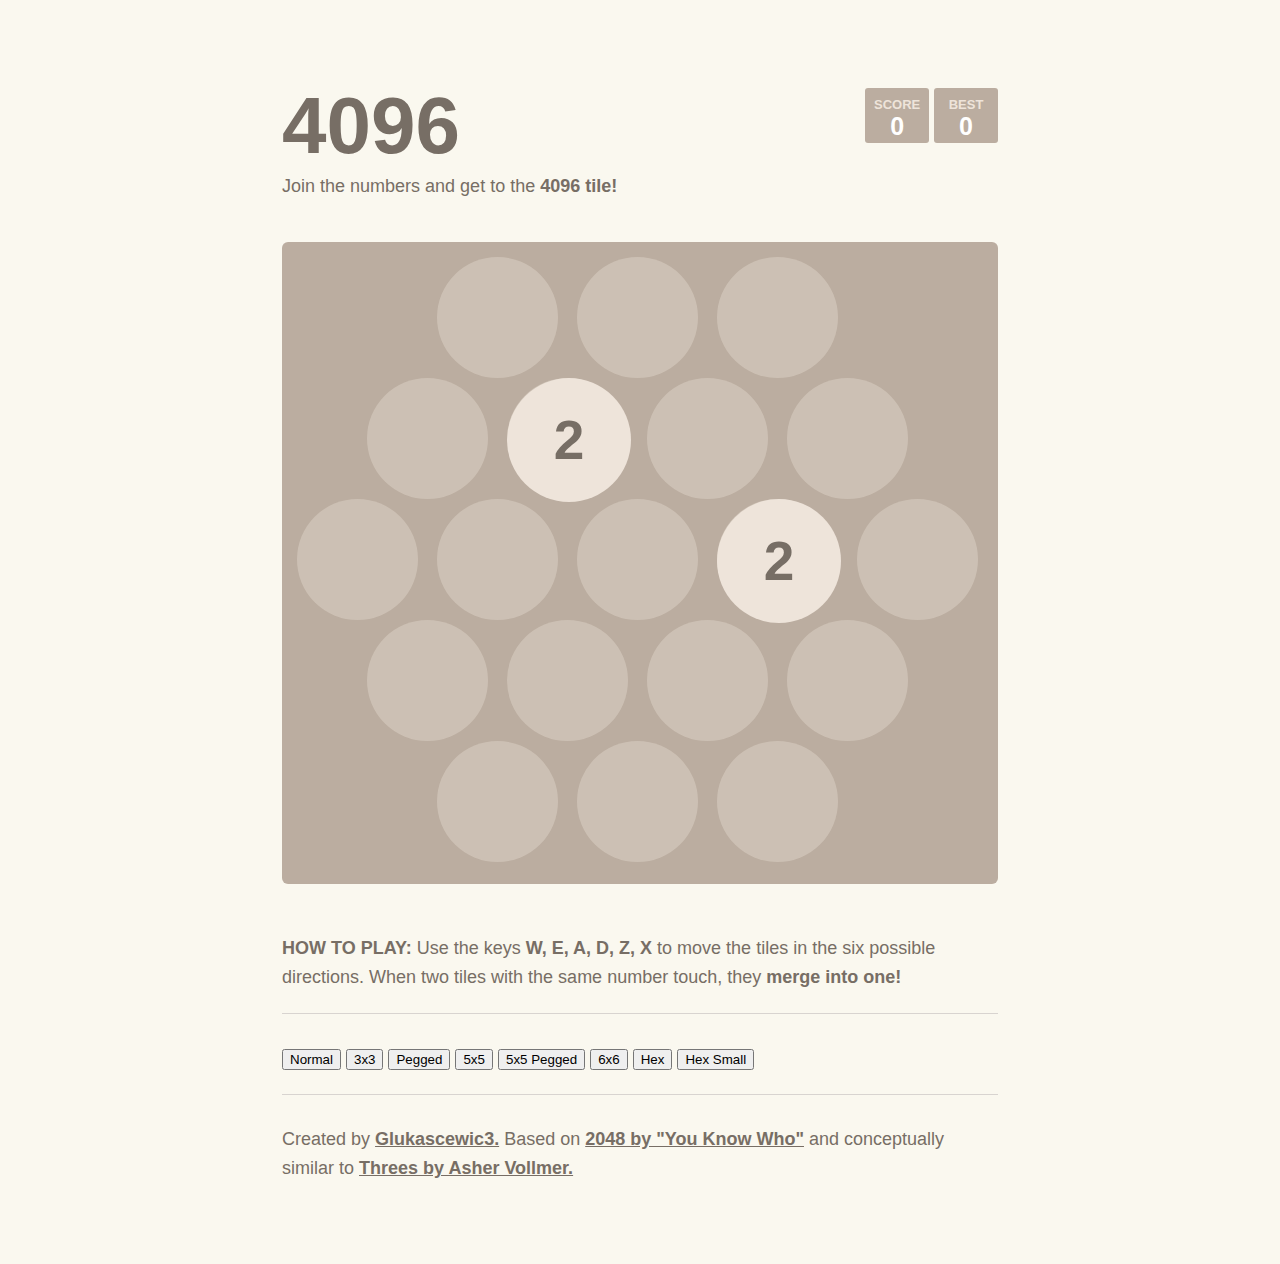
==== commit 4f047f1f: "Update" ====
--- a/hex.html
+++ b/hex.html
@@ -96,12 +96,14 @@
     </p>
   </div>
 
-  <script src="js/animframe_polyfill.js"></script>
-  <script src="js/keyboard_input_manager.js"></script>
-  <script src="js/html_actuator.js"></script>
-  <script src="js/grid.js"></script>
-  <script src="js/tile.js"></script>
-  <script src="js/local_storage_manager.js"></script>
+  <script src="js/bind_polyfill.js"></script>
+  <script src="js/classlist_polyfill.js"></script>
+  <script src="js/animframe_polyfill_hex.js"></script>
+  <script src="js/keyboard_input_manager_hex.js"></script>
+  <script src="js/html_actuator_hex.js"></script>
+  <script src="js/grid_hex.js"></script>
+  <script src="js/tile_hex.js"></script>
+  <script src="js/local_score_manager.js"></script>
   <script src="js/game_manager_hex.js"></script>
   <script src="js/application_hex.js"></script>
 </body>
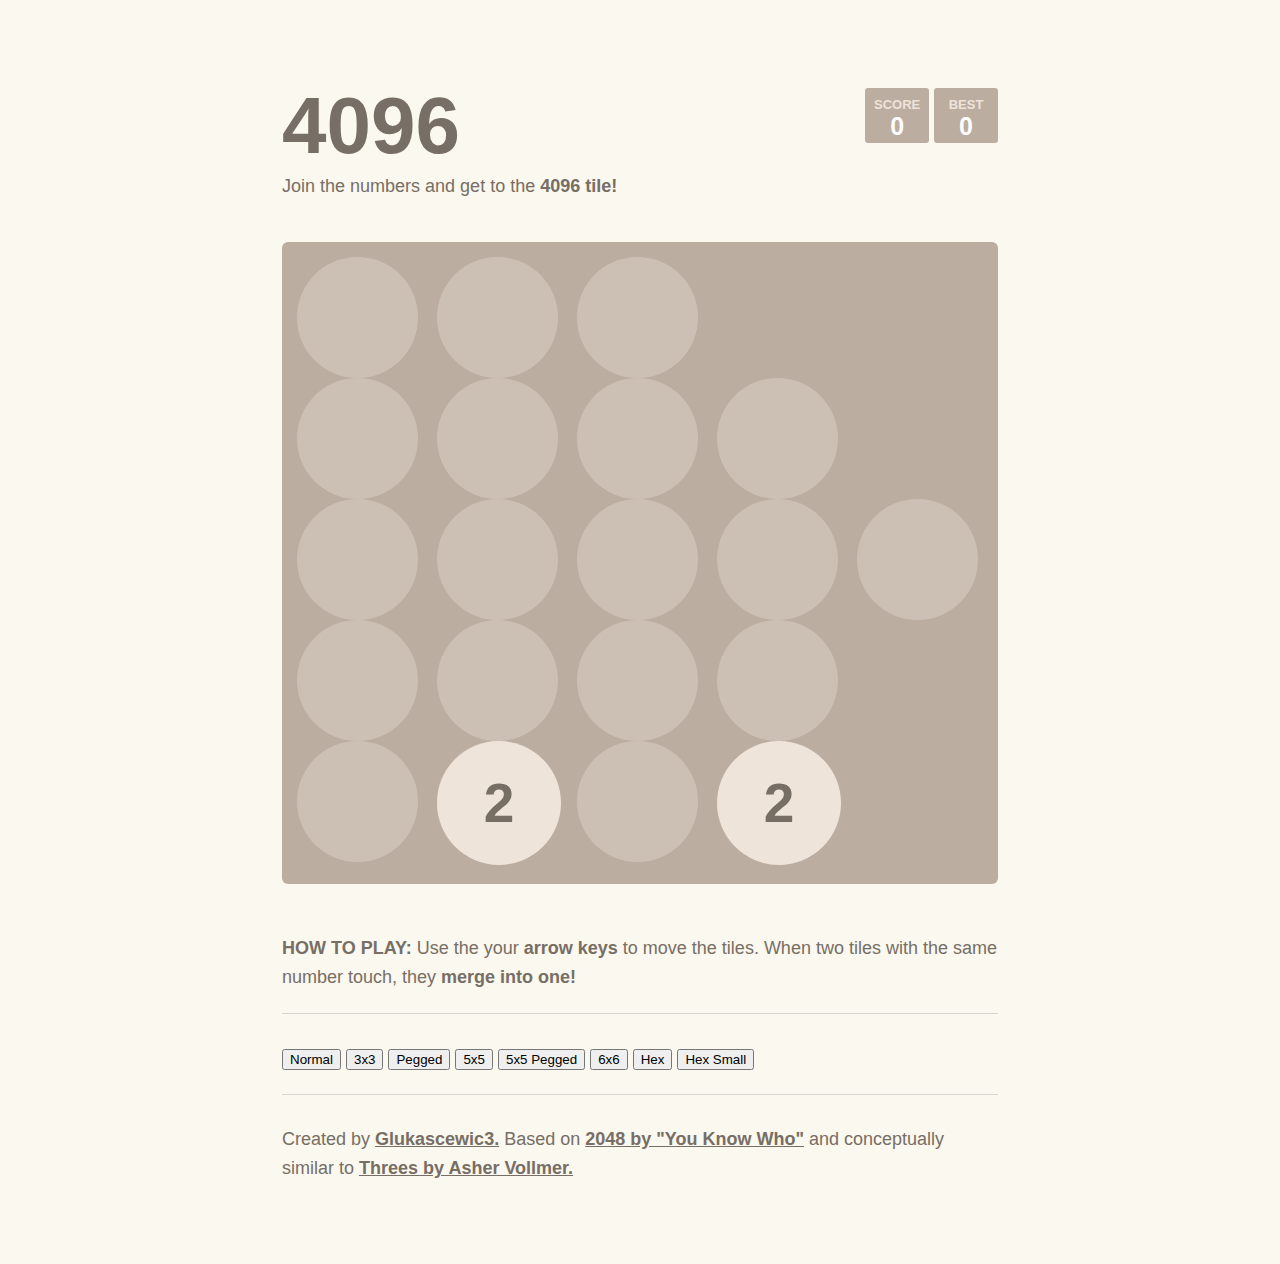
==== commit ebd6facb: "Update" ====
--- a/hex.html
+++ b/hex.html
@@ -34,37 +34,31 @@
       </div>
 
       <div class="grid-container">
-        <div class="grid-row">
-          <div class="empty-cell"></div>
-          <div class="empty-cell"></div>
+        <div class="grid-row grid-row-3">
           <div class="grid-cell"></div>
           <div class="grid-cell"></div>
           <div class="grid-cell"></div>
         </div>
-        <div class="grid-row">
-          <div class="empty-cell"></div>
+        <div class="grid-row grid-row-4">
           <div class="grid-cell"></div>
           <div class="grid-cell"></div>
           <div class="grid-cell"></div>
           <div class="grid-cell"></div>
         </div>
-        <div class="grid-row">
+        <div class="grid-row grid-row-5">
           <div class="grid-cell"></div>
           <div class="grid-cell"></div>
           <div class="grid-cell"></div>
           <div class="grid-cell"></div>
           <div class="grid-cell"></div>
         </div>
-        <div class="grid-row">
-          <div class="empty-cell"></div>
+        <div class="grid-row grid-row-4">
           <div class="grid-cell"></div>
           <div class="grid-cell"></div>
           <div class="grid-cell"></div>
           <div class="grid-cell"></div>
         </div>
-        <div class="grid-row">
-          <div class="empty-cell"></div>
-          <div class="empty-cell"></div>
+        <div class="grid-row grid-row-3">
           <div class="grid-cell"></div>
           <div class="grid-cell"></div>
           <div class="grid-cell"></div>
@@ -77,7 +71,7 @@
     </div>
 
     <p class="game-explanation">
-      <strong class="important">How to play:</strong> Use the keys <strong>W, E, A, D, Z, X</strong> to move the tiles in the six possible directions. When two tiles with the same number touch, they <strong>merge into one!</strong>
+      <strong class="important">How to play:</strong> Use the your <strong>arrow keys</strong> to move the tiles. When two tiles with the same number touch, they <strong>merge into one!</strong>
     </p>
     <hr>
     <p>
